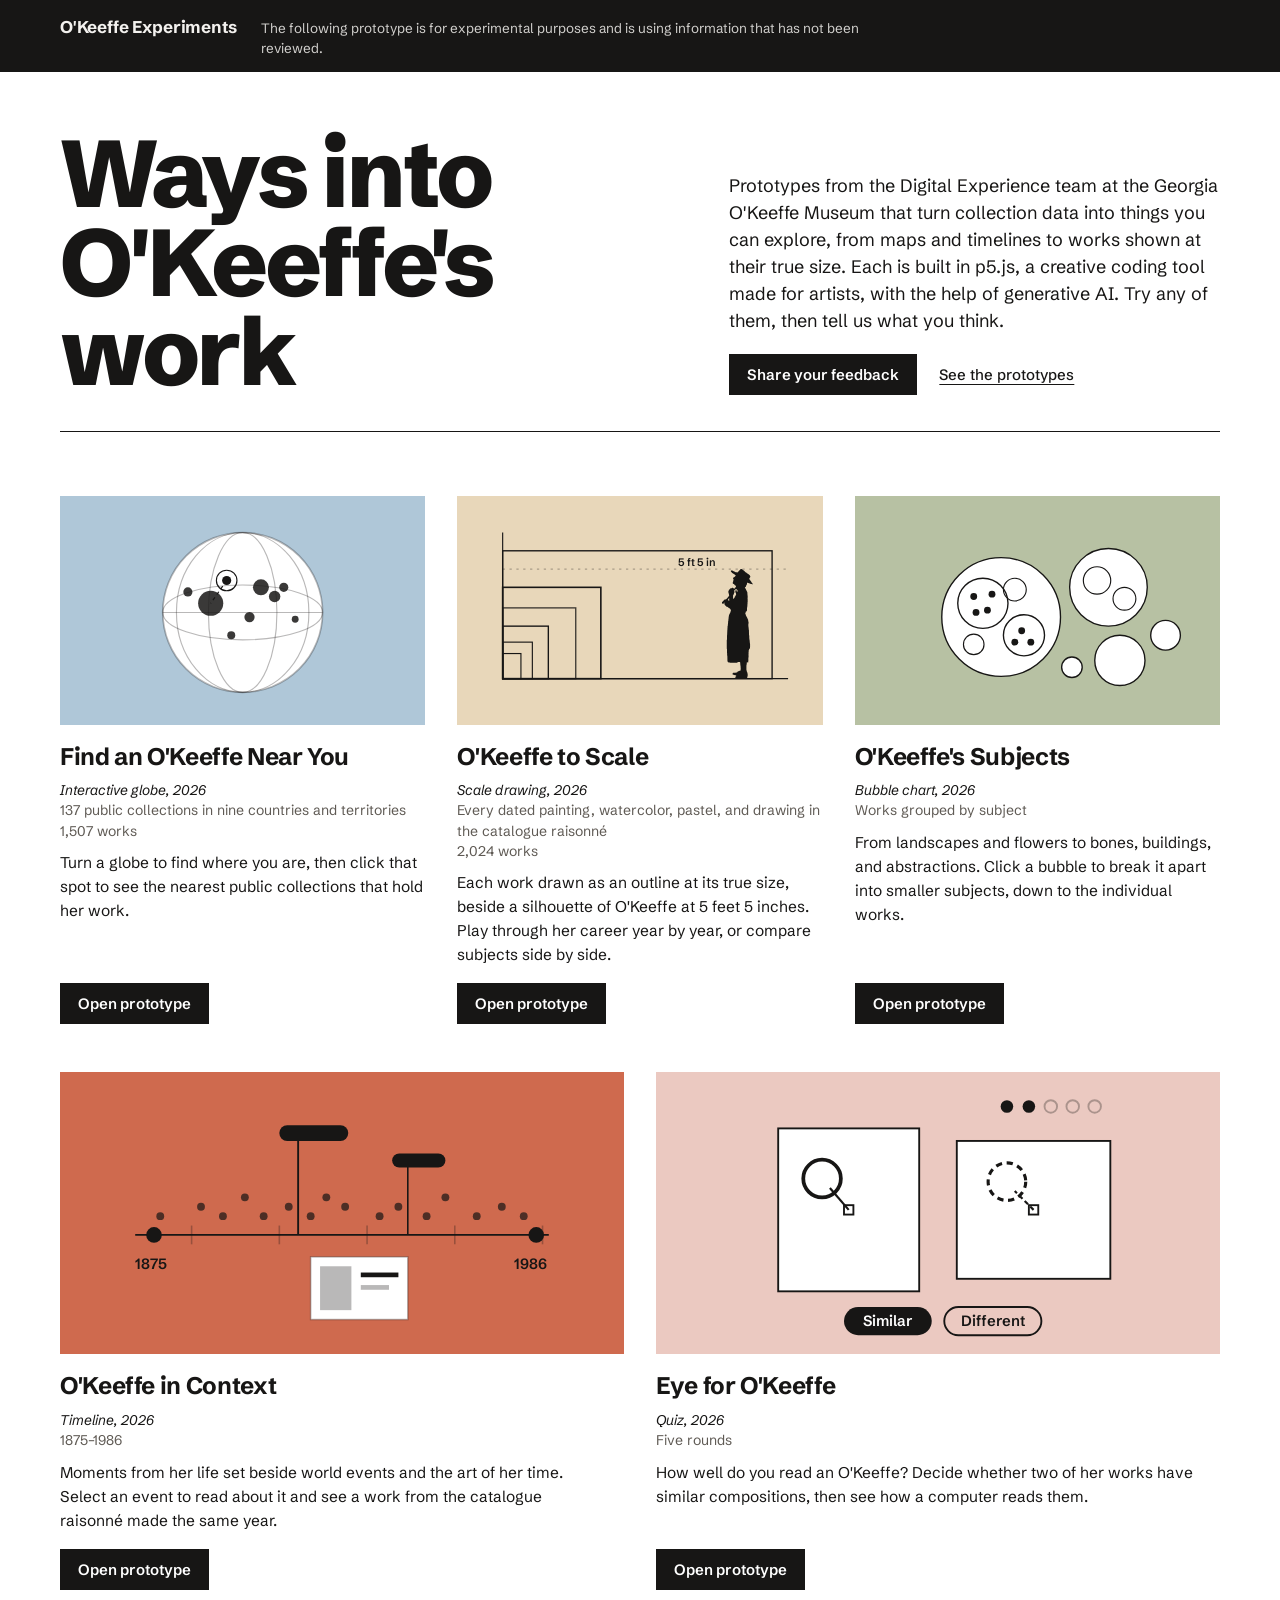
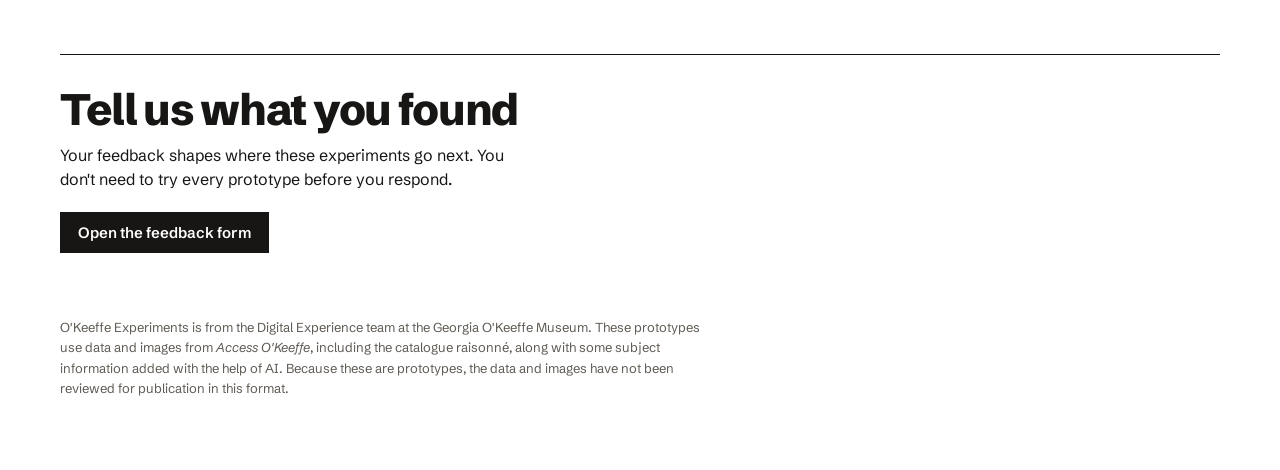
==== landing-page/index.html @ 49a3386d "Fixes bad banner head" ====
<!DOCTYPE html>
<html lang="en">
<head>
<meta charset="utf-8">
<meta name="viewport" content="width=device-width, initial-scale=1">
<title>O'Keeffe Experiments</title>
<link rel="stylesheet" href="https://fonts.googleapis.com/css2?family=Schibsted+Grotesk:ital,wght@0,400;0,500;0,600;0,700;0,800;1,400&display=swap">
<style>
/* Layout: a gallery wall. Each prototype hangs as a flat color field with a museum wall label beneath it (title, medium line, extent). Three across, then two. */
:root {
  --bg: #FFFFFF;
  --fg: #171615;
  --muted: #5F5A54;
  --line: #DEDAD4;
  --btn: #171615;
  --btn-fg: #FFFFFF;
  --band: #171615;
  --band-fg: #F3F1EE;
  /* color fields, from her palette */
  --sky: #AFC7D8;
  --bone: #E8D7BA;
  --sage: #B7C1A3;
  --hill: #CF6A4E;
  --petal: #EBC9C1;
  --sans: "Schibsted Grotesk", "Helvetica Neue", Helvetica, Arial, sans-serif;
}
@media (prefers-color-scheme: dark) {
  :root:not([data-theme="light"]) {
    --bg: #141312; --fg: #EFEDEA; --muted: #A9A39C; --line: #2F2C29;
    --btn: #EFEDEA; --btn-fg: #141312; --band: #0A0A09; --band-fg: #F3F1EE;
    --sky: #93AFC3; --bone: #D6C3A3; --sage: #9FAA8B; --hill: #C25E43; --petal: #D9B3AA;
    color-scheme: dark;
  }
}
:root[data-theme="dark"] {
  --bg: #141312; --fg: #EFEDEA; --muted: #A9A39C; --line: #2F2C29;
  --btn: #EFEDEA; --btn-fg: #141312; --band: #0A0A09; --band-fg: #F3F1EE;
  --sky: #93AFC3; --bone: #D6C3A3; --sage: #9FAA8B; --hill: #C25E43; --petal: #D9B3AA;
  color-scheme: dark;
}

* { box-sizing: border-box; }
body { background: var(--bg); color: var(--fg); font-family: var(--sans); font-size: 16px; line-height: 1.55; }
a { color: inherit; }
:focus-visible { outline: 2px solid var(--fg); outline-offset: 3px; }

/* Lab banner */
.lab { background: var(--band); color: var(--band-fg); }
.lab-in { max-width: 1200px; margin: 0 auto; padding-inline: 20px; padding-block: 14px; display: flex; flex-wrap: wrap; align-items: baseline; gap: 6px 24px; }
.lab-brand { font-weight: 700; font-size: 17px; letter-spacing: -.01em; white-space: nowrap; }
.lab-note { font-size: 13.5px; line-height: 1.45; opacity: .85; max-width: 80ch; }

.wrap { max-width: 1200px; margin: 0 auto; padding-inline: 20px; padding-block: 56px 72px; display: grid; gap: 64px; }

/* Opening */
.intro { display: grid; grid-template-columns: minmax(0, 1.25fr) minmax(0, 1fr); gap: 24px 56px; align-items: end; border-bottom: 1px solid var(--fg); padding-bottom: 36px; }
@media (max-width: 820px) { .intro { grid-template-columns: 1fr; } }
h1 { margin: 0; font-weight: 800; font-size: clamp(44px, 7.4vw, 96px); line-height: .94; letter-spacing: -.035em; text-wrap: balance; }
.lede { margin: 0; font-size: 18px; line-height: 1.5; color: var(--fg); max-width: 46ch; }
.lede + .acts { margin-top: 20px; }
.intro-side { display: grid; gap: 0; }

/* Buttons and links */
.acts { display: flex; flex-wrap: wrap; align-items: center; gap: 12px 22px; }
.btn { display: inline-block; background: var(--btn); color: var(--btn-fg); text-decoration: none; font-weight: 600; font-size: 15px; line-height: 1; padding: 13px 18px; }
.btn:hover { opacity: .85; }
.link { font-weight: 500; font-size: 15px; text-decoration: underline; text-underline-offset: 4px; text-decoration-thickness: 1px; }
.link:hover { text-decoration-thickness: 2px; }

/* The wall */
.wall { display: grid; grid-template-columns: repeat(6, minmax(0, 1fr)); gap: 48px 32px; }
.work { display: grid; grid-template-rows: auto 1fr; gap: 18px; min-width: 0; }
.work.wide { grid-column: span 2; }
.work.half { grid-column: span 3; }
@media (max-width: 980px) { .work.wide, .work.half { grid-column: span 3; } .work:last-child { grid-column: 1 / -1; } }
@media (max-width: 640px) { .wall { grid-template-columns: 1fr; gap: 44px; } .work.wide, .work.half, .work:last-child { grid-column: auto; } }

.field { display: block; aspect-ratio: 16 / 10; max-width: 100%; overflow: hidden;
  --rule: rgba(23, 22, 21, .3); --ink2: #171615; --ink3: #171615; --g: #171615; --paper: #FFFFFF; --g-ink: #FFFFFF; }
.work.half .field { aspect-ratio: 16 / 8; }
.field svg { display: block; width: 100%; height: 100%; }
.f-sky { background: var(--sky); } .f-bone { background: var(--bone); } .f-sage { background: var(--sage); }
.f-hill { background: var(--hill); } .f-petal { background: var(--petal); }

.label { display: grid; grid-template-rows: auto auto 1fr auto; gap: 10px; min-width: 0; }
.label .acts { align-self: end; }
.label h3 { margin: 0; font-weight: 700; font-size: 24px; line-height: 1.15; letter-spacing: -.015em; text-wrap: balance; }
.label h3 a { text-decoration: none; }
.label h3 a:hover { text-decoration: underline; text-underline-offset: 4px; text-decoration-thickness: 2px; }
.tomb { margin: 0; display: grid; font-size: 14px; line-height: 1.45; color: var(--muted); }
.tomb span:first-child { font-style: italic; color: var(--fg); }
.desc { margin: 0; font-size: 15.5px; max-width: 60ch; }
.label .acts { margin-top: 6px; }

/* Drawing classes used inside the color fields */
.s-rule{stroke:var(--rule)} .s-ink3{stroke:var(--ink3)} .s-ink2{stroke:var(--ink2)} .s-g{stroke:var(--g)}
.f-paper{fill:var(--paper)} .f-g{fill:var(--g)} .f-ink2{fill:var(--ink2)} .f-ink3{fill:var(--ink3)} .f-rule{fill:var(--rule)} .f-none{fill:none}
.t-mono{font-family:var(--sans);font-size:9.5px;font-weight:600;fill:var(--ink3)} .t-on{fill:var(--g-ink)}
@media (prefers-reduced-motion: no-preference) {
  .work .field svg .spin { transition: transform .9s ease; }
  .work:hover .field svg .spin { transform: translateX(-14px); }
}

/* Feedback */
.feedback { display: grid; grid-template-columns: minmax(0, 1.25fr) minmax(0, 1fr); gap: 24px 56px; border-top: 1px solid var(--fg); padding-top: 32px; }
@media (max-width: 820px) { .feedback { grid-template-columns: 1fr; } }
.feedback h2 { margin: 0 0 12px; font-weight: 800; font-size: clamp(30px, 4vw, 44px); line-height: 1; letter-spacing: -.03em; }
.feedback p { margin: 0 0 20px; max-width: 46ch; }
.asks { margin: 0; padding: 0; list-style: none; display: grid; border-top: 1px solid var(--line); }
.asks li { padding: 12px 0; border-bottom: 1px solid var(--line); }

.fine { margin: 0; font-size: 13px; color: var(--muted); max-width: 80ch; }
</style>
</head>
<body style="margin:0">


<div class="lab" role="note" aria-label="About these prototypes">
  <div class="lab-in">
    <div class="lab-brand">O'Keeffe Experiments</div>
    <div class="lab-note">The following prototype is for experimental purposes and is using information that has not been reviewed.</div>
  </div>
</div>

<main class="wrap">
  <section class="intro">
    <h1>Ways into O'Keeffe's work</h1>
    <div class="intro-side">
      <p class="lede">Prototypes from the Digital Experience team at the Georgia O'Keeffe Museum that turn collection data into things you can explore, from maps and timelines to works shown at their true size. Each is built in p5.js, a creative coding tool made for artists, with the help of generative AI. Try any of them, then tell us what you think.</p>
      <div class="acts">
        <a class="btn" href="https://docs.google.com/forms/d/e/1FAIpQLSdsjmbq0M56niYfdl4N5c52cS8dOA0HCDvSLCFJTwfPspdQbg/viewform?usp=publish-editor" target="_blank" rel="noopener">Share your feedback</a>
        <a class="link" href="#prototypes">See the prototypes</a>
      </div>
    </div>
  </section>

  <section class="wall" id="prototypes" aria-label="Prototypes">
    <article class="work wide">
      <a class="field f-sky" href="https://ok-near-me-prototype.netlify.app/" target="_blank" rel="noopener" tabindex="-1" aria-hidden="true">
        <svg viewBox="0 0 320 180" aria-hidden="true" focusable="false">
          <circle cx="160" cy="92" r="70" class="f-paper s-rule" stroke-width="1.5"/>
          <ellipse cx="160" cy="92" rx="30" ry="70" class="f-none s-rule"/>
          <ellipse cx="160" cy="92" rx="58" ry="70" class="f-none s-rule"/>
          <ellipse cx="160" cy="92" rx="70" ry="24" class="f-none s-rule"/>
          <line x1="90" y1="92" x2="230" y2="92" class="s-rule"/>
          <g class="spin">
            <circle cx="132" cy="84" r="11" class="f-g" opacity=".85"/>
            <circle cx="176" cy="70" r="7" class="f-g" opacity=".85"/>
            <circle cx="188" cy="78" r="5" class="f-g" opacity=".85"/>
            <circle cx="196" cy="70" r="4" class="f-g" opacity=".85"/>
            <circle cx="166" cy="96" r="4.5" class="f-g" opacity=".85"/>
            <circle cx="112" cy="74" r="4" class="f-g" opacity=".85"/>
            <circle cx="150" cy="112" r="3.5" class="f-g" opacity=".85"/>
            <circle cx="206" cy="98" r="3" class="f-g" opacity=".85"/>
          </g>
          <circle cx="146" cy="64" r="4" class="f-ink2"/>
          <circle cx="146" cy="64" r="9" class="f-none s-ink2" stroke-width="1"/>
          <line x1="146" y1="64" x2="132" y2="84" class="s-ink2" stroke-dasharray="3 3"/>
        </svg>
      </a>
      <div class="label">
        <h3><a href="https://ok-near-me-prototype.netlify.app/" target="_blank" rel="noopener">Find an O'Keeffe Near You</a></h3>
        <p class="tomb"><span>Interactive globe, 2026</span><span>137 public collections in nine countries and territories</span><span>1,507 works</span></p>
        <p class="desc">Turn a globe to find where you are, then click that spot to see the nearest public collections that hold her work.</p>
        <div class="acts">
          <a class="btn" href="https://ok-near-me-prototype.netlify.app/" target="_blank" rel="noopener">Open prototype</a>
        </div>
      </div>
    </article>
    <article class="work wide">
      <a class="field f-bone" href="https://ok-scale-prototype.netlify.app/" target="_blank" rel="noopener" tabindex="-1" aria-hidden="true">
        <svg viewBox="0 0 320 180" aria-hidden="true" focusable="false">
          <line x1="40" y1="150" x2="290" y2="150" class="s-ink3"/>
          <line x1="40" y1="22" x2="40" y2="150" class="s-ink3"/>
          <line x1="40" y1="54" x2="290" y2="54" class="s-rule" stroke-dasharray="2 4"/>
          <rect x="40" y="38" width="236" height="112" class="f-none s-ink3" stroke-width="1.2"/>
          <rect x="40" y="70" width="86" height="80" class="f-none s-g" stroke-width="1.4"/>
          <rect x="40" y="88" width="64" height="62" class="f-none s-g" stroke-width="1.2" opacity=".8"/>
          <rect x="40" y="104" width="40" height="46" class="f-none s-ink2" stroke-width="1.2"/>
          <rect x="40" y="118" width="26" height="32" class="f-none s-g" stroke-width="1"/>
          <rect x="40" y="128" width="16" height="22" class="f-none s-ink2" stroke-width="1"/>
          <path class="f-ink3" fill-rule="evenodd" d="M249.3 54.0 L250.3 54.6 L250.3 54.7 L251.1 55.3 L251.5 55.5 L252.7 56.7 L253.3 57.0 L254.0 57.7 L255.4 58.6 L256.6 59.7 L256.9 60.3 L256.9 61.0 L256.3 61.8 L256.0 62.3 L256.1 62.5 L256.0 62.6 L257.6 64.9 L258.5 66.5 L259.3 67.1 L259.0 67.4 L258.5 67.4 L257.9 67.1 L257.5 67.1 L257.0 66.8 L256.6 66.8 L256.1 66.5 L255.7 66.5 L254.6 65.9 L254.2 65.9 L254.0 66.1 L254.0 67.3 L253.3 68.3 L253.3 68.9 L253.0 69.5 L252.1 70.1 L252.7 71.0 L254.3 74.4 L254.5 77.1 L254.6 77.3 L254.6 79.2 L254.5 79.3 L254.5 79.8 L254.6 79.9 L254.6 82.8 L254.5 82.9 L254.5 84.4 L254.3 84.6 L254.3 85.0 L254.5 85.1 L254.5 85.6 L254.3 85.8 L254.3 87.0 L254.2 87.1 L254.2 87.7 L254.0 87.8 L254.0 89.9 L253.9 90.1 L254.0 90.7 L253.5 91.1 L253.3 91.0 L253.0 91.1 L253.0 92.0 L252.6 92.2 L252.4 92.5 L252.6 92.6 L252.6 93.4 L252.9 93.7 L253.1 94.7 L254.3 96.9 L254.5 97.5 L254.8 97.8 L254.8 98.3 L255.0 98.4 L255.1 99.5 L255.2 99.6 L255.2 100.4 L255.4 100.5 L255.4 101.7 L255.2 101.9 L255.2 104.4 L255.4 104.5 L255.4 105.7 L255.5 105.9 L255.5 106.9 L255.7 107.1 L255.8 112.0 L256.0 112.1 L256.0 114.7 L256.1 114.8 L256.1 115.7 L256.3 115.9 L256.3 116.8 L256.4 116.9 L256.4 118.4 L256.6 118.5 L256.6 119.6 L256.7 119.7 L256.7 122.7 L256.6 122.9 L256.6 123.5 L256.1 123.9 L255.5 125.4 L255.5 126.4 L255.4 126.6 L255.4 129.0 L255.2 129.1 L255.4 129.4 L255.4 131.4 L255.2 131.5 L255.2 134.6 L255.1 134.8 L255.1 135.7 L255.0 135.8 L254.0 135.7 L253.8 136.0 L253.8 137.5 L253.6 137.6 L253.6 138.2 L253.5 138.4 L253.5 142.2 L253.6 142.4 L253.8 143.4 L254.3 144.5 L254.5 145.7 L254.6 145.8 L254.6 147.6 L254.2 148.7 L254.2 150.0 L244.2 150.0 L243.8 149.6 L243.8 148.8 L243.9 148.7 L243.9 148.4 L244.7 147.6 L244.4 147.3 L243.8 147.0 L243.5 147.0 L243.0 146.7 L241.4 146.4 L241.4 145.5 L241.5 145.2 L242.0 144.9 L243.3 144.9 L243.5 144.8 L244.1 144.8 L244.2 144.6 L245.3 144.5 L245.7 143.9 L246.3 143.6 L246.7 143.6 L247.5 143.1 L248.1 143.1 L248.4 142.7 L248.4 142.0 L248.5 141.8 L248.5 140.5 L248.4 140.3 L248.4 138.7 L248.2 138.5 L248.2 137.5 L248.1 137.3 L248.1 136.0 L247.8 135.5 L246.0 135.5 L245.4 136.0 L244.5 136.0 L244.4 136.1 L239.3 136.1 L238.9 135.8 L238.0 135.8 L237.2 135.5 L237.0 134.8 L236.9 134.6 L236.8 129.9 L236.6 129.7 L236.6 127.3 L236.5 127.2 L236.5 124.1 L236.3 123.9 L236.3 116.0 L236.5 115.9 L236.5 112.1 L236.6 112.0 L236.8 107.1 L236.9 106.9 L236.9 105.3 L237.0 105.1 L237.0 103.9 L237.2 103.8 L237.2 102.6 L237.4 102.4 L237.4 100.8 L237.5 100.7 L237.5 99.5 L237.7 99.3 L237.7 98.1 L237.8 98.0 L238.0 95.7 L238.1 95.6 L238.1 95.0 L238.2 94.9 L238.4 94.0 L239.6 91.6 L239.7 90.7 L239.9 90.5 L239.9 89.9 L239.7 89.8 L239.7 89.5 L239.0 88.6 L237.8 87.8 L237.4 87.4 L236.6 87.1 L236.2 87.1 L235.4 86.3 L235.3 86.3 L234.8 85.5 L234.5 85.1 L234.2 85.1 L234.2 84.9 L234.1 84.7 L234.1 84.3 L234.4 83.8 L234.4 83.5 L234.2 83.4 L233.9 83.4 L233.8 83.5 L233.3 84.6 L232.6 84.6 L232.6 84.1 L232.1 83.8 L232.1 83.1 L234.4 80.7 L235.3 80.7 L235.4 80.5 L235.7 80.5 L236.6 79.6 L236.6 79.5 L238.4 77.4 L238.2 76.1 L237.7 74.4 L237.7 73.5 L238.0 72.8 L238.2 72.6 L238.4 72.2 L239.4 71.1 L239.4 71.0 L239.9 70.7 L240.6 70.7 L241.1 70.4 L241.7 70.4 L242.4 71.0 L243.2 71.1 L243.6 70.7 L243.6 70.4 L243.9 70.1 L244.4 69.2 L244.4 68.9 L243.8 68.5 L243.6 68.2 L243.0 67.9 L243.2 67.7 L242.4 67.0 L242.1 67.0 L241.5 66.5 L241.5 65.8 L241.8 65.3 L241.8 64.7 L242.0 64.6 L242.1 63.4 L242.3 63.2 L242.3 63.0 L242.0 62.6 L241.7 61.9 L242.3 61.3 L243.3 60.7 L243.9 60.1 L244.1 59.5 L243.5 58.9 L241.1 57.4 L239.9 56.2 L239.9 55.5 L240.0 55.3 L240.8 55.2 L240.9 55.3 L241.7 55.5 L242.6 56.1 L242.9 56.1 L244.1 56.7 L244.7 56.7 L244.8 56.8 L245.6 57.0 L246.1 56.5 L248.5 54.0 Z M238.4 79.5 L238.2 79.5 L238.0 79.8 L238.0 79.9 L237.2 81.0 L237.7 81.4 L237.8 81.4 L238.2 82.0 L238.4 81.9 L238.4 79.9 L238.5 79.8 Z M244.8 71.4 L244.4 71.4 L244.1 71.6 L242.9 72.6 L242.9 73.7 L243.0 73.8 L243.0 74.6 L242.6 75.3 L242.4 76.1 L241.8 77.1 L241.8 79.8 L242.0 79.9 L242.3 79.9 L243.2 79.0 L243.2 78.6 L243.3 78.3 L243.6 78.1 L244.5 76.2 L244.4 75.3 L243.8 74.1 L243.8 73.1 L244.2 72.6 L244.8 72.6 L245.0 72.9 L245.0 73.5 L245.3 74.0 L245.6 73.8 L245.6 73.5 L245.9 73.2 L245.7 72.9 L245.7 72.5 L245.4 72.2 L245.3 72.3 L245.0 72.3 L245.0 71.6 Z"/>
          <text x="227" y="51" class="t-mono" text-anchor="end">5 ft 5 in</text>
        </svg>
      </a>
      <div class="label">
        <h3><a href="https://ok-scale-prototype.netlify.app/" target="_blank" rel="noopener">O'Keeffe to Scale</a></h3>
        <p class="tomb"><span>Scale drawing, 2026</span><span>Every dated painting, watercolor, pastel, and drawing in the catalogue raisonné</span><span>2,024 works</span></p>
        <p class="desc">Each work drawn as an outline at its true size, beside a silhouette of O'Keeffe at 5 feet 5 inches. Play through her career year by year, or compare subjects side by side.</p>
        <div class="acts">
          <a class="btn" href="https://ok-scale-prototype.netlify.app/" target="_blank" rel="noopener">Open prototype</a>
        </div>
      </div>
    </article>
    <article class="work wide">
      <a class="field f-sage" href="https://ok-subjects-prototype.netlify.app/" target="_blank" rel="noopener" tabindex="-1" aria-hidden="true">
        <svg viewBox="0 0 320 180" aria-hidden="true" focusable="false">
          <circle cx="128" cy="96" r="52" class="f-paper s-ink3" stroke-width="1.2"/>
          <circle cx="112" cy="84" r="22" class="f-none s-g" stroke-width="1.2"/>
          <circle cx="148" cy="112" r="18" class="f-none s-g" stroke-width="1.2"/>
          <circle cx="140" cy="72" r="10" class="f-none s-g"/>
          <circle cx="104" cy="120" r="9" class="f-none s-g"/>
          <g class="f-g">
            <circle cx="104" cy="78" r="3"/><circle cx="116" cy="90" r="3"/><circle cx="120" cy="76" r="3"/><circle cx="106" cy="92" r="3"/>
            <circle cx="146" cy="108" r="3"/><circle cx="154" cy="118" r="3"/><circle cx="140" cy="118" r="3"/>
          </g>
          <circle cx="222" cy="70" r="34" class="f-paper s-ink3" stroke-width="1.2"/>
          <circle cx="212" cy="64" r="12" class="f-none s-ink2"/>
          <circle cx="236" cy="80" r="10" class="f-none s-ink2"/>
          <circle cx="232" cy="134" r="22" class="f-paper s-ink3" stroke-width="1.2"/>
          <circle cx="272" cy="112" r="13" class="f-paper s-ink3" stroke-width="1.2"/>
          <circle cx="190" cy="140" r="9" class="f-paper s-ink3" stroke-width="1.2"/>
        </svg>
      </a>
      <div class="label">
        <h3><a href="https://ok-subjects-prototype.netlify.app/" target="_blank" rel="noopener">O'Keeffe's Subjects</a></h3>
        <p class="tomb"><span>Bubble chart, 2026</span><span>Works grouped by subject</span></p>
        <p class="desc">From landscapes and flowers to bones, buildings, and abstractions. Click a bubble to break it apart into smaller subjects, down to the individual works.</p>
        <div class="acts">
          <a class="btn" href="https://ok-subjects-prototype.netlify.app/" target="_blank" rel="noopener">Open prototype</a>
        </div>
      </div>
    </article>
    <article class="work half">
      <a class="field f-hill" href="https://gok-in-context-prototype.netlify.app/" target="_blank" rel="noopener" tabindex="-1" aria-hidden="true">
        <svg viewBox="0 0 320 180" aria-hidden="true" focusable="false">
          <line x1="28" y1="104" x2="292" y2="104" class="s-ink3" stroke-width="1.2"/>
          <g class="s-rule"><line x1="64" y1="98" x2="64" y2="110"/><line x1="120" y1="98" x2="120" y2="110"/><line x1="176" y1="98" x2="176" y2="110"/><line x1="232" y1="98" x2="232" y2="110"/><line x1="288" y1="98" x2="288" y2="110"/></g>
          <g class="f-ink3" opacity=".7">
            <circle cx="44" cy="92" r="2.5"/><circle cx="70" cy="86" r="2.5"/><circle cx="84" cy="92" r="2.5"/><circle cx="98" cy="80" r="2.5"/><circle cx="110" cy="92" r="2.5"/>
            <circle cx="126" cy="86" r="2.5"/><circle cx="140" cy="92" r="2.5"/><circle cx="150" cy="80" r="2.5"/><circle cx="162" cy="86" r="2.5"/><circle cx="184" cy="92" r="2.5"/>
            <circle cx="196" cy="86" r="2.5"/><circle cx="214" cy="92" r="2.5"/><circle cx="226" cy="80" r="2.5"/><circle cx="246" cy="92" r="2.5"/><circle cx="262" cy="86" r="2.5"/><circle cx="276" cy="92" r="2.5"/>
          </g>
          <g class="f-g"><circle cx="40" cy="104" r="5"/><circle cx="284" cy="104" r="5"/></g>
          <line x1="132" y1="104" x2="132" y2="44" class="s-g" stroke-width="1.2"/>
          <rect x="120" y="34" width="44" height="10" rx="5" class="f-g"/>
          <line x1="202" y1="104" x2="202" y2="60" class="s-ink2"/>
          <rect x="192" y="52" width="34" height="9" rx="4.5" class="f-ink2"/>
          <rect x="140" y="118" width="62" height="40" class="f-paper s-rule"/>
          <rect x="146" y="124" width="20" height="28" class="f-rule"/>
          <rect x="172" y="128" width="24" height="3" class="f-ink3"/>
          <rect x="172" y="136" width="18" height="3" class="f-rule"/>
          <text x="28" y="126" class="t-mono">1875</text>
          <text x="270" y="126" class="t-mono">1986</text>
        </svg>
      </a>
      <div class="label">
        <h3><a href="https://gok-in-context-prototype.netlify.app/" target="_blank" rel="noopener">O'Keeffe in Context</a></h3>
        <p class="tomb"><span>Timeline, 2026</span><span>1875–1986</span></p>
        <p class="desc">Moments from her life set beside world events and the art of her time. Select an event to read about it and see a work from the catalogue raisonné made the same year.</p>
        <div class="acts">
          <a class="btn" href="https://gok-in-context-prototype.netlify.app/" target="_blank" rel="noopener">Open prototype</a>
        </div>
      </div>
    </article>
    <article class="work half">
      <a class="field f-petal" href="https://eye-for-okeeffe-prototype.netlify.app/" target="_blank" rel="noopener" tabindex="-1" aria-hidden="true">
        <svg viewBox="0 0 320 180" aria-hidden="true" focusable="false">
          <g class="f-none s-rule" stroke-width="1.2"><circle cx="232" cy="22" r="4"/><circle cx="246" cy="22" r="4"/><circle cx="260" cy="22" r="4"/></g>
          <circle cx="204" cy="22" r="4" class="f-g"/><circle cx="218" cy="22" r="4" class="f-g"/>
          <rect x="58" y="36" width="90" height="104" class="f-paper s-ink3" stroke-width="1.2"/>
          <rect x="172" y="44" width="98" height="88" class="f-paper s-ink3" stroke-width="1.2"/>
          <line x1="103" y1="88" x2="91" y2="74" class="s-ink2" stroke-width="1.4"/>
          <rect x="100" y="85" width="6" height="6" class="f-none s-ink2" stroke-width="1.2"/>
          <circle cx="86" cy="68" r="12" class="f-none s-g" stroke-width="2.4"/>
          <line x1="221" y1="88" x2="209" y2="76" class="s-ink2" stroke-width="1.4" stroke-dasharray="3 2"/>
          <rect x="218" y="85" width="6" height="6" class="f-none s-ink2" stroke-width="1.2"/>
          <circle cx="204" cy="70" r="12" class="f-none s-ink2" stroke-width="2" stroke-dasharray="4 3"/>
          <rect x="100" y="150" width="56" height="18" rx="9" class="f-g"/>
          <text x="128" y="162" class="t-mono t-on" text-anchor="middle">Similar</text>
          <rect x="164" y="150" width="62" height="18" rx="9" class="f-none s-ink3" stroke-width="1.2"/>
          <text x="195" y="162" class="t-mono" text-anchor="middle">Different</text>
        </svg>
      </a>
      <div class="label">
        <h3><a href="https://eye-for-okeeffe-prototype.netlify.app/" target="_blank" rel="noopener">Eye for O'Keeffe</a></h3>
        <p class="tomb"><span>Quiz, 2026</span><span>Five rounds</span></p>
        <p class="desc">How well do you read an O'Keeffe? Decide whether two of her works have similar compositions, then see how a computer reads them.</p>
        <div class="acts">
          <a class="btn" href="https://eye-for-okeeffe-prototype.netlify.app/" target="_blank" rel="noopener">Open prototype</a>
        </div>
      </div>
    </article>
  </section>

  <section class="feedback" aria-labelledby="fb-h">
    <div>
      <h2 id="fb-h">Tell us what you found</h2>
      <p>Your feedback shapes where these experiments go next. You don't need to try every prototype before you respond.</p>
      <a class="btn" href="https://docs.google.com/forms/d/e/1FAIpQLSdsjmbq0M56niYfdl4N5c52cS8dOA0HCDvSLCFJTwfPspdQbg/viewform?usp=publish-editor" target="_blank" rel="noopener">Open the feedback form</a>
    </div>
  </section>

  <p class="fine">O'Keeffe Experiments is from the Digital Experience team at the Georgia O'Keeffe Museum. These prototypes use data and images from <em>Access O'Keeffe</em>, including the catalogue raisonné, along with some subject information added with the help of AI. Because these are prototypes, the data and images have not been reviewed for publication in this format.</p>
</main>

</body>
</html>
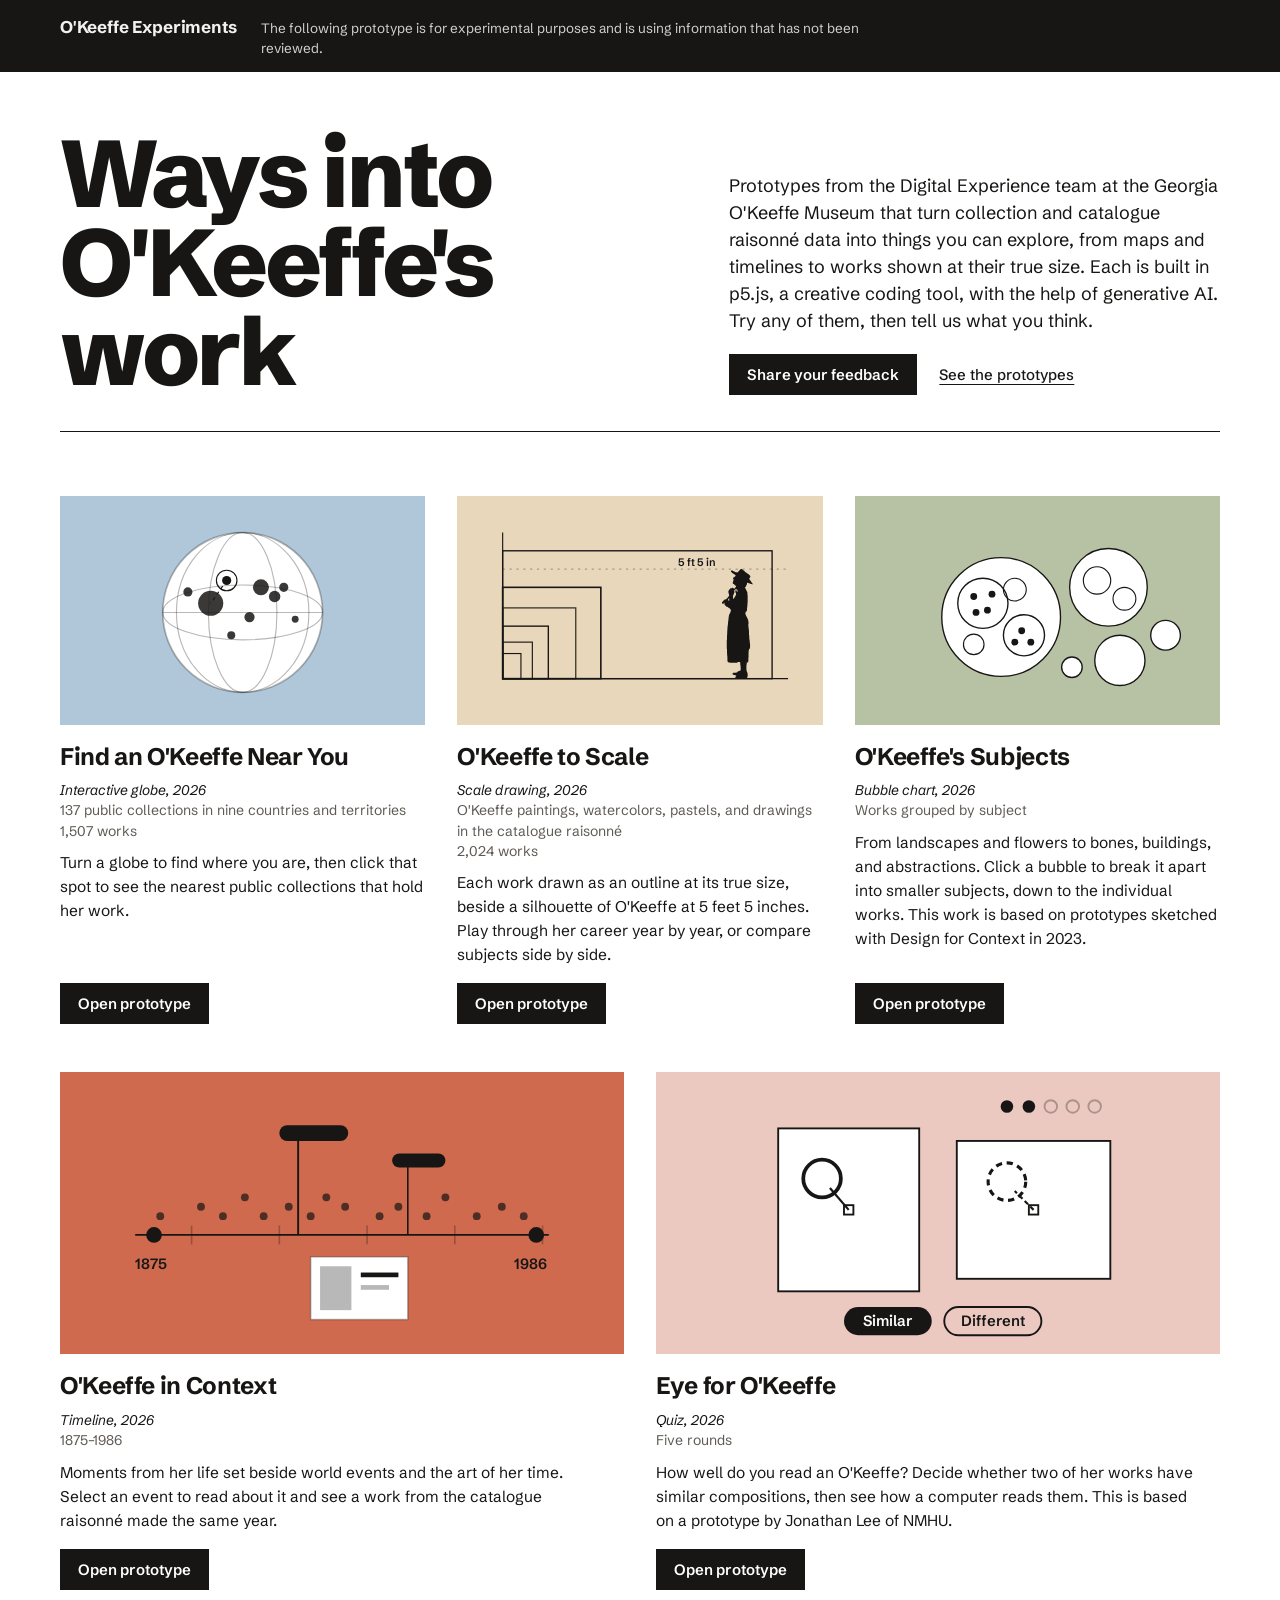
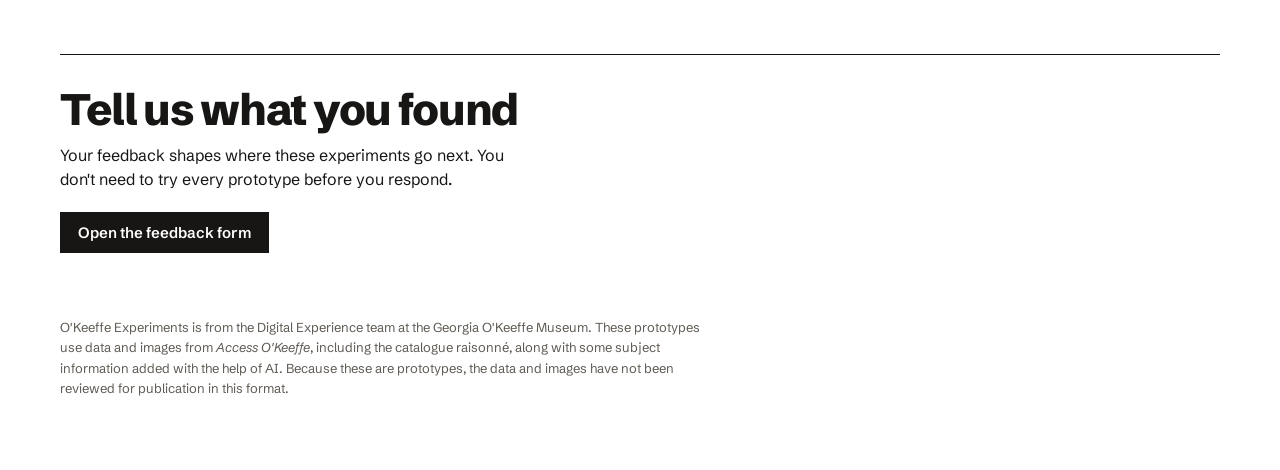
==== commit 3076df60: "Updates attributions" ====
--- a/landing-page/index.html
+++ b/landing-page/index.html
@@ -126,7 +126,7 @@
   <section class="intro">
     <h1>Ways into O'Keeffe's work</h1>
     <div class="intro-side">
-      <p class="lede">Prototypes from the Digital Experience team at the Georgia O'Keeffe Museum that turn collection data into things you can explore, from maps and timelines to works shown at their true size. Each is built in p5.js, a creative coding tool made for artists, with the help of generative AI. Try any of them, then tell us what you think.</p>
+      <p class="lede">Prototypes from the Digital Experience team at the Georgia O'Keeffe Museum that turn collection and catalogue raisonné data into things you can explore, from maps and timelines to works shown at their true size. Each is built in p5.js, a creative coding tool, with the help of generative AI. Try any of them, then tell us what you think.</p>
       <div class="acts">
         <a class="btn" href="https://docs.google.com/forms/d/e/1FAIpQLSdsjmbq0M56niYfdl4N5c52cS8dOA0HCDvSLCFJTwfPspdQbg/viewform?usp=publish-editor" target="_blank" rel="noopener">Share your feedback</a>
         <a class="link" href="#prototypes">See the prototypes</a>
@@ -185,7 +185,7 @@
       </a>
       <div class="label">
         <h3><a href="https://ok-scale-prototype.netlify.app/" target="_blank" rel="noopener">O'Keeffe to Scale</a></h3>
-        <p class="tomb"><span>Scale drawing, 2026</span><span>Every dated painting, watercolor, pastel, and drawing in the catalogue raisonné</span><span>2,024 works</span></p>
+        <p class="tomb"><span>Scale drawing, 2026</span><span>O'Keeffe paintings, watercolors, pastels, and drawings in the catalogue raisonné</span><span>2,024 works</span></p>
         <p class="desc">Each work drawn as an outline at its true size, beside a silhouette of O'Keeffe at 5 feet 5 inches. Play through her career year by year, or compare subjects side by side.</p>
         <div class="acts">
           <a class="btn" href="https://ok-scale-prototype.netlify.app/" target="_blank" rel="noopener">Open prototype</a>
@@ -215,7 +215,7 @@
       <div class="label">
         <h3><a href="https://ok-subjects-prototype.netlify.app/" target="_blank" rel="noopener">O'Keeffe's Subjects</a></h3>
         <p class="tomb"><span>Bubble chart, 2026</span><span>Works grouped by subject</span></p>
-        <p class="desc">From landscapes and flowers to bones, buildings, and abstractions. Click a bubble to break it apart into smaller subjects, down to the individual works.</p>
+        <p class="desc">From landscapes and flowers to bones, buildings, and abstractions. Click a bubble to break it apart into smaller subjects, down to the individual works. This work is based on prototypes sketched with Design for Context in 2023.</p>
         <div class="acts">
           <a class="btn" href="https://ok-subjects-prototype.netlify.app/" target="_blank" rel="noopener">Open prototype</a>
         </div>
@@ -275,7 +275,7 @@
       <div class="label">
         <h3><a href="https://eye-for-okeeffe-prototype.netlify.app/" target="_blank" rel="noopener">Eye for O'Keeffe</a></h3>
         <p class="tomb"><span>Quiz, 2026</span><span>Five rounds</span></p>
-        <p class="desc">How well do you read an O'Keeffe? Decide whether two of her works have similar compositions, then see how a computer reads them.</p>
+        <p class="desc">How well do you read an O'Keeffe? Decide whether two of her works have similar compositions, then see how a computer reads them. This is based on a prototype by Jonathan Lee of NMHU.</p>
         <div class="acts">
           <a class="btn" href="https://eye-for-okeeffe-prototype.netlify.app/" target="_blank" rel="noopener">Open prototype</a>
         </div>
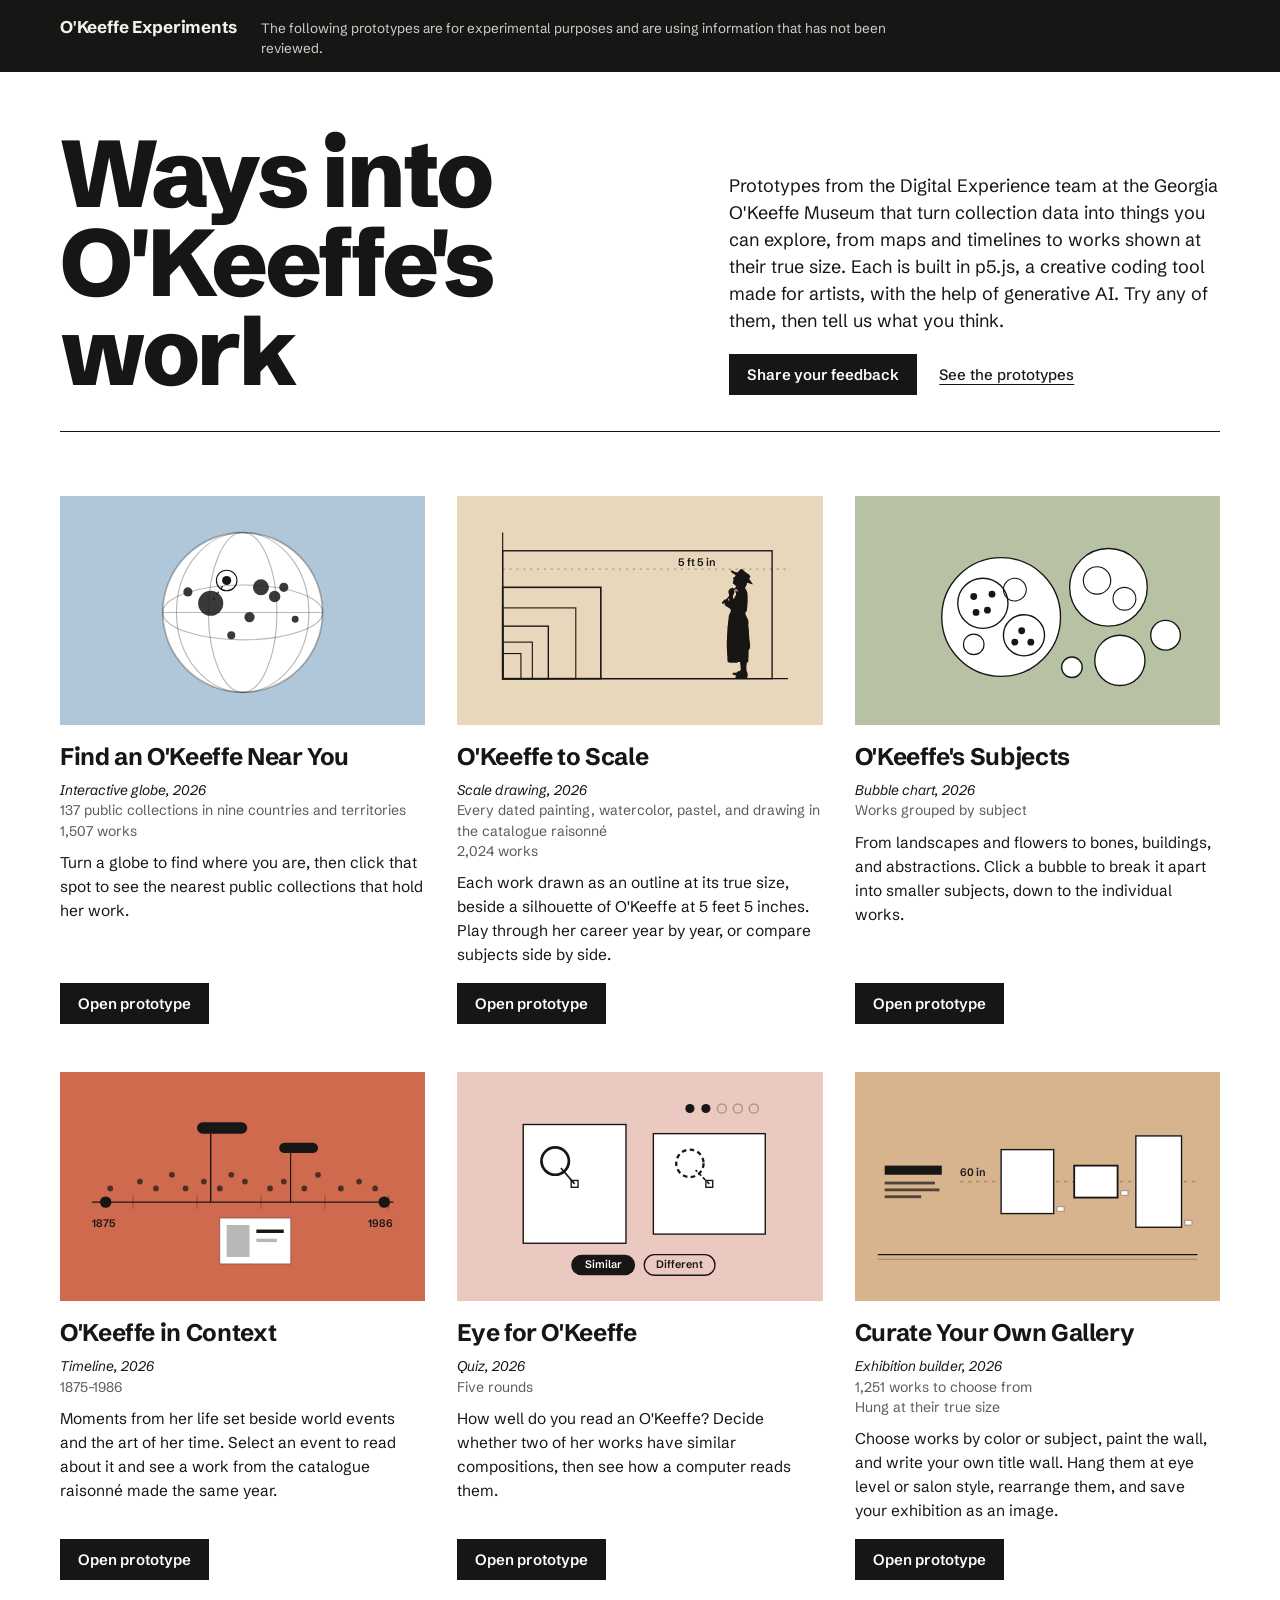
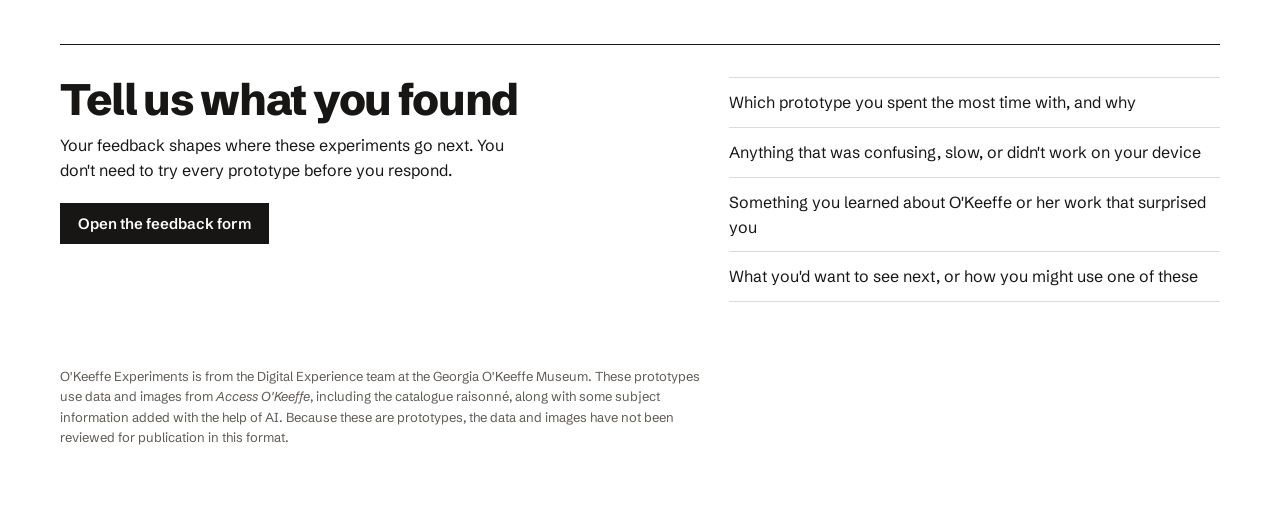
==== commit 103f2cab: "Adds Exhibition builder to website" ====
--- a/landing-page/index.html
+++ b/landing-page/index.html
@@ -1,8 +1,9 @@
-<!DOCTYPE html>
+<!doctype html>
 <html lang="en">
 <head>
 <meta charset="utf-8">
-<meta name="viewport" content="width=device-width, initial-scale=1">
+<meta name="viewport" content="width=device-width,initial-scale=1,viewport-fit=cover">
+<style>html,body{margin:0;padding:0}</style>
 <title>O'Keeffe Experiments</title>
 <link rel="stylesheet" href="https://fonts.googleapis.com/css2?family=Schibsted+Grotesk:ital,wght@0,400;0,500;0,600;0,700;0,800;1,400&display=swap">
 <style>
@@ -22,20 +23,21 @@
   --sage: #B7C1A3;
   --hill: #CF6A4E;
   --petal: #EBC9C1;
+  --adobe: #D8B48E;
   --sans: "Schibsted Grotesk", "Helvetica Neue", Helvetica, Arial, sans-serif;
 }
 @media (prefers-color-scheme: dark) {
   :root:not([data-theme="light"]) {
     --bg: #141312; --fg: #EFEDEA; --muted: #A9A39C; --line: #2F2C29;
     --btn: #EFEDEA; --btn-fg: #141312; --band: #0A0A09; --band-fg: #F3F1EE;
-    --sky: #93AFC3; --bone: #D6C3A3; --sage: #9FAA8B; --hill: #C25E43; --petal: #D9B3AA;
+    --sky: #93AFC3; --bone: #D6C3A3; --sage: #9FAA8B; --hill: #C25E43; --petal: #D9B3AA; --adobe: #C49E78;
     color-scheme: dark;
   }
 }
 :root[data-theme="dark"] {
   --bg: #141312; --fg: #EFEDEA; --muted: #A9A39C; --line: #2F2C29;
   --btn: #EFEDEA; --btn-fg: #141312; --band: #0A0A09; --band-fg: #F3F1EE;
-  --sky: #93AFC3; --bone: #D6C3A3; --sage: #9FAA8B; --hill: #C25E43; --petal: #D9B3AA;
+  --sky: #93AFC3; --bone: #D6C3A3; --sage: #9FAA8B; --hill: #C25E43; --petal: #D9B3AA; --adobe: #C49E78;
   color-scheme: dark;
 }
 
@@ -67,20 +69,20 @@
 .link { font-weight: 500; font-size: 15px; text-decoration: underline; text-underline-offset: 4px; text-decoration-thickness: 1px; }
 .link:hover { text-decoration-thickness: 2px; }
 
-/* The wall */
+/* The wall: rows of three (two below 980 px, one below 640 px) */
 .wall { display: grid; grid-template-columns: repeat(6, minmax(0, 1fr)); gap: 48px 32px; }
 .work { display: grid; grid-template-rows: auto 1fr; gap: 18px; min-width: 0; }
 .work.wide { grid-column: span 2; }
 .work.half { grid-column: span 3; }
-@media (max-width: 980px) { .work.wide, .work.half { grid-column: span 3; } .work:last-child { grid-column: 1 / -1; } }
-@media (max-width: 640px) { .wall { grid-template-columns: 1fr; gap: 44px; } .work.wide, .work.half, .work:last-child { grid-column: auto; } }
+@media (max-width: 980px) { .work.wide, .work.half { grid-column: span 3; } .work:last-child:nth-child(odd) { grid-column: 1 / -1; } }
+@media (max-width: 640px) { .wall { grid-template-columns: 1fr; gap: 44px; } .work.wide, .work.half, .work:last-child:nth-child(odd) { grid-column: auto; } }
 
 .field { display: block; aspect-ratio: 16 / 10; max-width: 100%; overflow: hidden;
   --rule: rgba(23, 22, 21, .3); --ink2: #171615; --ink3: #171615; --g: #171615; --paper: #FFFFFF; --g-ink: #FFFFFF; }
 .work.half .field { aspect-ratio: 16 / 8; }
 .field svg { display: block; width: 100%; height: 100%; }
 .f-sky { background: var(--sky); } .f-bone { background: var(--bone); } .f-sage { background: var(--sage); }
-.f-hill { background: var(--hill); } .f-petal { background: var(--petal); }
+.f-hill { background: var(--hill); } .f-petal { background: var(--petal); } .f-adobe { background: var(--adobe); }
 
 .label { display: grid; grid-template-rows: auto auto 1fr auto; gap: 10px; min-width: 0; }
 .label .acts { align-self: end; }
@@ -111,14 +113,13 @@
 
 .fine { margin: 0; font-size: 13px; color: var(--muted); max-width: 80ch; }
 </style>
+
 </head>
-<body style="margin:0">
-
-
+<body>
 <div class="lab" role="note" aria-label="About these prototypes">
   <div class="lab-in">
     <div class="lab-brand">O'Keeffe Experiments</div>
-    <div class="lab-note">The following prototype is for experimental purposes and is using information that has not been reviewed.</div>
+    <div class="lab-note">The following prototypes are for experimental purposes and are using information that has not been reviewed.</div>
   </div>
 </div>
 
@@ -126,7 +127,7 @@
   <section class="intro">
     <h1>Ways into O'Keeffe's work</h1>
     <div class="intro-side">
-      <p class="lede">Prototypes from the Digital Experience team at the Georgia O'Keeffe Museum that turn collection and catalogue raisonné data into things you can explore, from maps and timelines to works shown at their true size. Each is built in p5.js, a creative coding tool, with the help of generative AI. Try any of them, then tell us what you think.</p>
+      <p class="lede">Prototypes from the Digital Experience team at the Georgia O'Keeffe Museum that turn collection data into things you can explore, from maps and timelines to works shown at their true size. Each is built in p5.js, a creative coding tool made for artists, with the help of generative AI. Try any of them, then tell us what you think.</p>
       <div class="acts">
         <a class="btn" href="https://docs.google.com/forms/d/e/1FAIpQLSdsjmbq0M56niYfdl4N5c52cS8dOA0HCDvSLCFJTwfPspdQbg/viewform?usp=publish-editor" target="_blank" rel="noopener">Share your feedback</a>
         <a class="link" href="#prototypes">See the prototypes</a>
@@ -185,7 +186,7 @@
       </a>
       <div class="label">
         <h3><a href="https://ok-scale-prototype.netlify.app/" target="_blank" rel="noopener">O'Keeffe to Scale</a></h3>
-        <p class="tomb"><span>Scale drawing, 2026</span><span>O'Keeffe paintings, watercolors, pastels, and drawings in the catalogue raisonné</span><span>2,024 works</span></p>
+        <p class="tomb"><span>Scale drawing, 2026</span><span>Every dated painting, watercolor, pastel, and drawing in the catalogue raisonné</span><span>2,024 works</span></p>
         <p class="desc">Each work drawn as an outline at its true size, beside a silhouette of O'Keeffe at 5 feet 5 inches. Play through her career year by year, or compare subjects side by side.</p>
         <div class="acts">
           <a class="btn" href="https://ok-scale-prototype.netlify.app/" target="_blank" rel="noopener">Open prototype</a>
@@ -215,13 +216,13 @@
       <div class="label">
         <h3><a href="https://ok-subjects-prototype.netlify.app/" target="_blank" rel="noopener">O'Keeffe's Subjects</a></h3>
         <p class="tomb"><span>Bubble chart, 2026</span><span>Works grouped by subject</span></p>
-        <p class="desc">From landscapes and flowers to bones, buildings, and abstractions. Click a bubble to break it apart into smaller subjects, down to the individual works. This work is based on prototypes sketched with Design for Context in 2023.</p>
+        <p class="desc">From landscapes and flowers to bones, buildings, and abstractions. Click a bubble to break it apart into smaller subjects, down to the individual works.</p>
         <div class="acts">
           <a class="btn" href="https://ok-subjects-prototype.netlify.app/" target="_blank" rel="noopener">Open prototype</a>
         </div>
       </div>
     </article>
-    <article class="work half">
+    <article class="work wide">
       <a class="field f-hill" href="https://gok-in-context-prototype.netlify.app/" target="_blank" rel="noopener" tabindex="-1" aria-hidden="true">
         <svg viewBox="0 0 320 180" aria-hidden="true" focusable="false">
           <line x1="28" y1="104" x2="292" y2="104" class="s-ink3" stroke-width="1.2"/>
@@ -253,7 +254,7 @@
         </div>
       </div>
     </article>
-    <article class="work half">
+    <article class="work wide">
       <a class="field f-petal" href="https://eye-for-okeeffe-prototype.netlify.app/" target="_blank" rel="noopener" tabindex="-1" aria-hidden="true">
         <svg viewBox="0 0 320 180" aria-hidden="true" focusable="false">
           <g class="f-none s-rule" stroke-width="1.2"><circle cx="232" cy="22" r="4"/><circle cx="246" cy="22" r="4"/><circle cx="260" cy="22" r="4"/></g>
@@ -275,9 +276,39 @@
       <div class="label">
         <h3><a href="https://eye-for-okeeffe-prototype.netlify.app/" target="_blank" rel="noopener">Eye for O'Keeffe</a></h3>
         <p class="tomb"><span>Quiz, 2026</span><span>Five rounds</span></p>
-        <p class="desc">How well do you read an O'Keeffe? Decide whether two of her works have similar compositions, then see how a computer reads them. This is based on a prototype by Jonathan Lee of NMHU.</p>
+        <p class="desc">How well do you read an O'Keeffe? Decide whether two of her works have similar compositions, then see how a computer reads them.</p>
         <div class="acts">
           <a class="btn" href="https://eye-for-okeeffe-prototype.netlify.app/" target="_blank" rel="noopener">Open prototype</a>
+        </div>
+      </div>
+    </article>
+    <article class="work wide">
+      <a class="field f-adobe" href="https://ok-curate-prototype.netlify.app/" target="_blank" rel="noopener" tabindex="-1" aria-hidden="true">
+        <svg viewBox="0 0 320 180" aria-hidden="true" focusable="false">
+          <line x1="20" y1="150" x2="300" y2="150" class="s-ink3" stroke-width="1.2"/>
+          <line x1="20" y1="154" x2="300" y2="154" class="s-rule"/>
+          <line x1="92" y1="86" x2="300" y2="86" class="s-rule" stroke-dasharray="3 4"/>
+          <text x="92" y="81" class="t-mono">60 in</text>
+          <rect x="26" y="72" width="50" height="8" class="f-ink2"/>
+          <rect x="26" y="86" width="44" height="2.5" class="f-ink3" opacity=".7"/>
+          <rect x="26" y="92" width="48" height="2.5" class="f-ink3" opacity=".7"/>
+          <rect x="26" y="98" width="32" height="2.5" class="f-ink3" opacity=".7"/>
+          <rect x="128" y="58" width="46" height="56" class="f-paper s-ink3" stroke-width="1.2"/>
+          <rect x="177" y="108" width="6" height="4" class="f-paper s-rule"/>
+          <g class="spin">
+            <rect x="192" y="72" width="38" height="28" class="f-paper s-g" stroke-width="1.6"/>
+            <rect x="233" y="94" width="6" height="4" class="f-paper s-rule"/>
+          </g>
+          <rect x="246" y="46" width="40" height="80" class="f-paper s-ink3" stroke-width="1.2"/>
+          <rect x="289" y="120" width="6" height="4" class="f-paper s-rule"/>
+        </svg>
+      </a>
+      <div class="label">
+        <h3><a href="https://ok-curate-prototype.netlify.app/" target="_blank" rel="noopener">Curate Your Own Gallery</a></h3>
+        <p class="tomb"><span>Exhibition builder, 2026</span><span>1,251 works to choose from</span><span>Hung at their true size</span></p>
+        <p class="desc">Choose works by color or subject, paint the wall, and write your own title wall. Hang them at eye level or salon style, rearrange them, and save your exhibition as an image.</p>
+        <div class="acts">
+          <a class="btn" href="https://ok-curate-prototype.netlify.app/" target="_blank" rel="noopener">Open prototype</a>
         </div>
       </div>
     </article>
@@ -289,10 +320,16 @@
       <p>Your feedback shapes where these experiments go next. You don't need to try every prototype before you respond.</p>
       <a class="btn" href="https://docs.google.com/forms/d/e/1FAIpQLSdsjmbq0M56niYfdl4N5c52cS8dOA0HCDvSLCFJTwfPspdQbg/viewform?usp=publish-editor" target="_blank" rel="noopener">Open the feedback form</a>
     </div>
+    <ul class="asks" aria-label="Things we'd love to hear about">
+      <li>Which prototype you spent the most time with, and why</li>
+      <li>Anything that was confusing, slow, or didn't work on your device</li>
+      <li>Something you learned about O'Keeffe or her work that surprised you</li>
+      <li>What you'd want to see next, or how you might use one of these</li>
+    </ul>
   </section>
 
   <p class="fine">O'Keeffe Experiments is from the Digital Experience team at the Georgia O'Keeffe Museum. These prototypes use data and images from <em>Access O'Keeffe</em>, including the catalogue raisonné, along with some subject information added with the help of AI. Because these are prototypes, the data and images have not been reviewed for publication in this format.</p>
 </main>
 
 </body>
-</html>+</html>
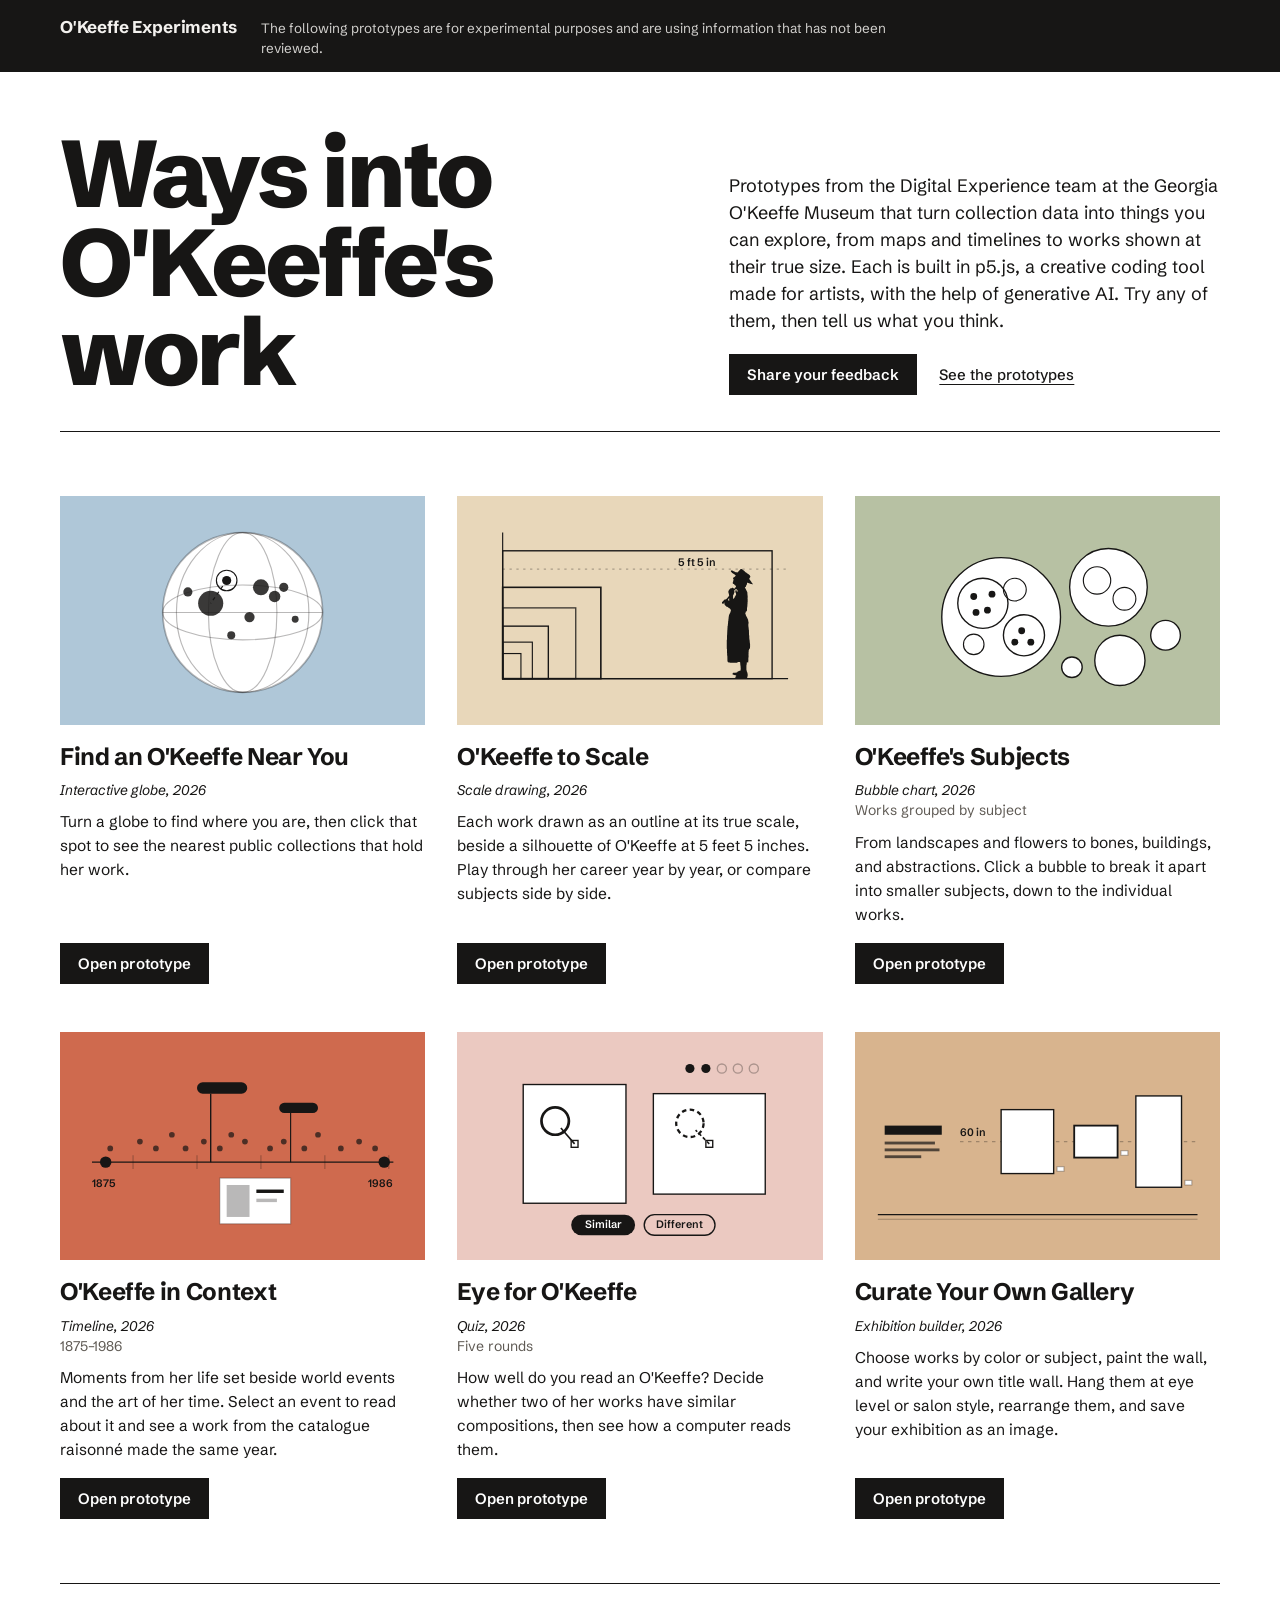
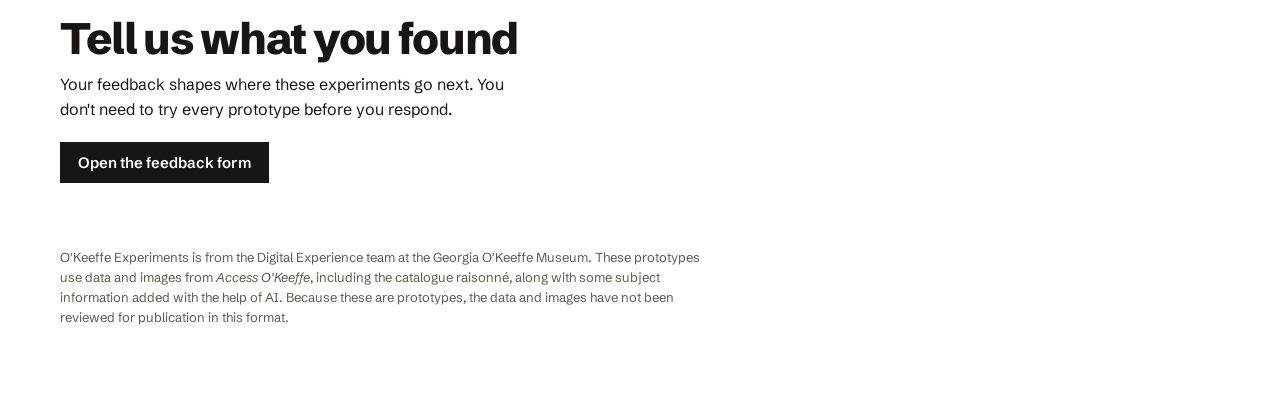
==== commit 314de7ee: "Fixes bad gallery link" ====
--- a/landing-page/index.html
+++ b/landing-page/index.html
@@ -161,7 +161,7 @@
       </a>
       <div class="label">
         <h3><a href="https://ok-near-me-prototype.netlify.app/" target="_blank" rel="noopener">Find an O'Keeffe Near You</a></h3>
-        <p class="tomb"><span>Interactive globe, 2026</span><span>137 public collections in nine countries and territories</span><span>1,507 works</span></p>
+        <p class="tomb"><span>Interactive globe, 2026</span></p>
         <p class="desc">Turn a globe to find where you are, then click that spot to see the nearest public collections that hold her work.</p>
         <div class="acts">
           <a class="btn" href="https://ok-near-me-prototype.netlify.app/" target="_blank" rel="noopener">Open prototype</a>
@@ -186,8 +186,8 @@
       </a>
       <div class="label">
         <h3><a href="https://ok-scale-prototype.netlify.app/" target="_blank" rel="noopener">O'Keeffe to Scale</a></h3>
-        <p class="tomb"><span>Scale drawing, 2026</span><span>Every dated painting, watercolor, pastel, and drawing in the catalogue raisonné</span><span>2,024 works</span></p>
-        <p class="desc">Each work drawn as an outline at its true size, beside a silhouette of O'Keeffe at 5 feet 5 inches. Play through her career year by year, or compare subjects side by side.</p>
+        <p class="tomb"><span>Scale drawing, 2026</span></p>
+        <p class="desc">Each work drawn as an outline at its true scale, beside a silhouette of O'Keeffe at 5 feet 5 inches. Play through her career year by year, or compare subjects side by side.</p>
         <div class="acts">
           <a class="btn" href="https://ok-scale-prototype.netlify.app/" target="_blank" rel="noopener">Open prototype</a>
         </div>
@@ -283,7 +283,7 @@
       </div>
     </article>
     <article class="work wide">
-      <a class="field f-adobe" href="https://ok-curate-prototype.netlify.app/" target="_blank" rel="noopener" tabindex="-1" aria-hidden="true">
+      <a class="field f-adobe" href="https://ok-gallery-prototype.netlify.app/" target="_blank" rel="noopener" tabindex="-1" aria-hidden="true">
         <svg viewBox="0 0 320 180" aria-hidden="true" focusable="false">
           <line x1="20" y1="150" x2="300" y2="150" class="s-ink3" stroke-width="1.2"/>
           <line x1="20" y1="154" x2="300" y2="154" class="s-rule"/>
@@ -304,11 +304,11 @@
         </svg>
       </a>
       <div class="label">
-        <h3><a href="https://ok-curate-prototype.netlify.app/" target="_blank" rel="noopener">Curate Your Own Gallery</a></h3>
-        <p class="tomb"><span>Exhibition builder, 2026</span><span>1,251 works to choose from</span><span>Hung at their true size</span></p>
+        <h3><a href="https://ok-gallery-prototype.netlify.app/" target="_blank" rel="noopener">Curate Your Own Gallery</a></h3>
+        <p class="tomb"><span>Exhibition builder, 2026</span></p>
         <p class="desc">Choose works by color or subject, paint the wall, and write your own title wall. Hang them at eye level or salon style, rearrange them, and save your exhibition as an image.</p>
         <div class="acts">
-          <a class="btn" href="https://ok-curate-prototype.netlify.app/" target="_blank" rel="noopener">Open prototype</a>
+          <a class="btn" href="https://ok-gallery-prototype.netlify.app/" target="_blank" rel="noopener">Open prototype</a>
         </div>
       </div>
     </article>
@@ -320,12 +320,7 @@
       <p>Your feedback shapes where these experiments go next. You don't need to try every prototype before you respond.</p>
       <a class="btn" href="https://docs.google.com/forms/d/e/1FAIpQLSdsjmbq0M56niYfdl4N5c52cS8dOA0HCDvSLCFJTwfPspdQbg/viewform?usp=publish-editor" target="_blank" rel="noopener">Open the feedback form</a>
     </div>
-    <ul class="asks" aria-label="Things we'd love to hear about">
-      <li>Which prototype you spent the most time with, and why</li>
-      <li>Anything that was confusing, slow, or didn't work on your device</li>
-      <li>Something you learned about O'Keeffe or her work that surprised you</li>
-      <li>What you'd want to see next, or how you might use one of these</li>
-    </ul>
+
   </section>
 
   <p class="fine">O'Keeffe Experiments is from the Digital Experience team at the Georgia O'Keeffe Museum. These prototypes use data and images from <em>Access O'Keeffe</em>, including the catalogue raisonné, along with some subject information added with the help of AI. Because these are prototypes, the data and images have not been reviewed for publication in this format.</p>
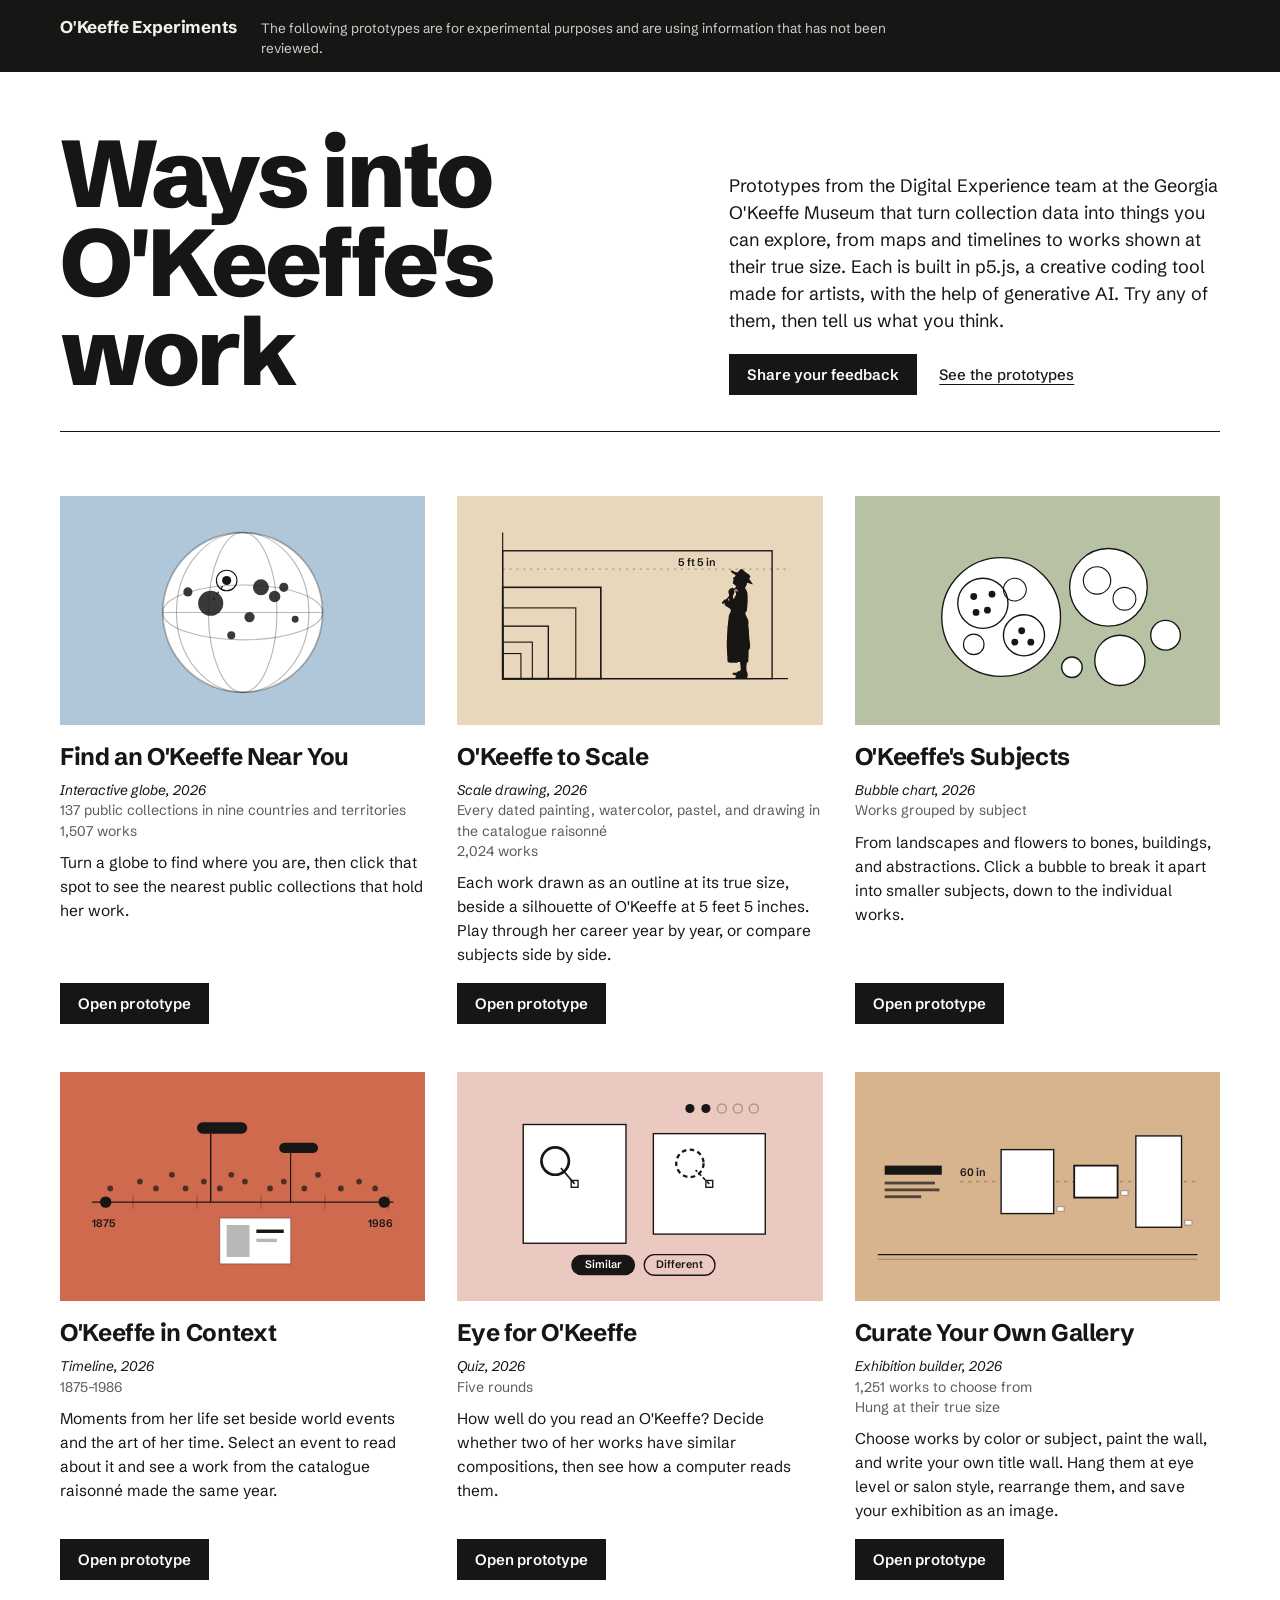
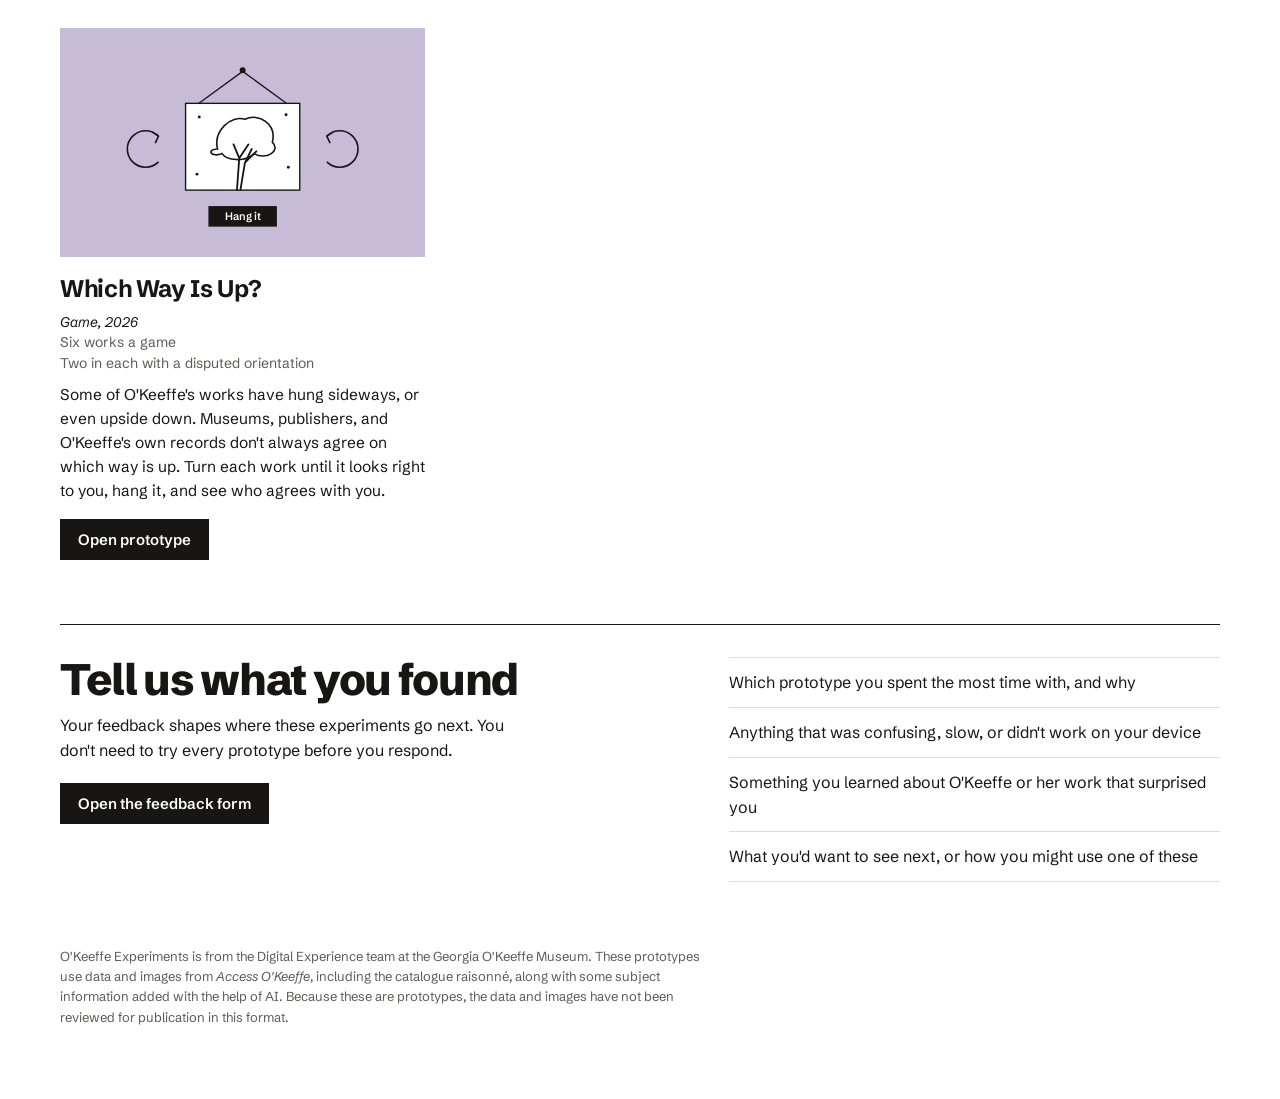
==== commit 1fa16f4e: "Adds Which way up?" ====
--- a/landing-page/index.html
+++ b/landing-page/index.html
@@ -2,11 +2,11 @@
 <html lang="en">
 <head>
 <meta charset="utf-8">
-<meta name="viewport" content="width=device-width,initial-scale=1,viewport-fit=cover">
-<style>html,body{margin:0;padding:0}</style>
+<meta name="viewport" content="width=device-width, initial-scale=1">
 <title>O'Keeffe Experiments</title>
 <link rel="stylesheet" href="https://fonts.googleapis.com/css2?family=Schibsted+Grotesk:ital,wght@0,400;0,500;0,600;0,700;0,800;1,400&display=swap">
 <style>
+html, body { margin: 0; }
 /* Layout: a gallery wall. Each prototype hangs as a flat color field with a museum wall label beneath it (title, medium line, extent). Three across, then two. */
 :root {
   --bg: #FFFFFF;
@@ -24,20 +24,21 @@
   --hill: #CF6A4E;
   --petal: #EBC9C1;
   --adobe: #D8B48E;
+  --iris: #C7BCD8;
   --sans: "Schibsted Grotesk", "Helvetica Neue", Helvetica, Arial, sans-serif;
 }
 @media (prefers-color-scheme: dark) {
   :root:not([data-theme="light"]) {
     --bg: #141312; --fg: #EFEDEA; --muted: #A9A39C; --line: #2F2C29;
     --btn: #EFEDEA; --btn-fg: #141312; --band: #0A0A09; --band-fg: #F3F1EE;
-    --sky: #93AFC3; --bone: #D6C3A3; --sage: #9FAA8B; --hill: #C25E43; --petal: #D9B3AA; --adobe: #C49E78;
+    --sky: #93AFC3; --bone: #D6C3A3; --sage: #9FAA8B; --hill: #C25E43; --petal: #D9B3AA; --adobe: #C49E78; --iris: #ABA0C0;
     color-scheme: dark;
   }
 }
 :root[data-theme="dark"] {
   --bg: #141312; --fg: #EFEDEA; --muted: #A9A39C; --line: #2F2C29;
   --btn: #EFEDEA; --btn-fg: #141312; --band: #0A0A09; --band-fg: #F3F1EE;
-  --sky: #93AFC3; --bone: #D6C3A3; --sage: #9FAA8B; --hill: #C25E43; --petal: #D9B3AA; --adobe: #C49E78;
+  --sky: #93AFC3; --bone: #D6C3A3; --sage: #9FAA8B; --hill: #C25E43; --petal: #D9B3AA; --adobe: #C49E78; --iris: #ABA0C0;
   color-scheme: dark;
 }
 
@@ -83,6 +84,7 @@
 .field svg { display: block; width: 100%; height: 100%; }
 .f-sky { background: var(--sky); } .f-bone { background: var(--bone); } .f-sage { background: var(--sage); }
 .f-hill { background: var(--hill); } .f-petal { background: var(--petal); } .f-adobe { background: var(--adobe); }
+.f-iris { background: var(--iris); }
 
 .label { display: grid; grid-template-rows: auto auto 1fr auto; gap: 10px; min-width: 0; }
 .label .acts { align-self: end; }
@@ -98,9 +100,12 @@
 .s-rule{stroke:var(--rule)} .s-ink3{stroke:var(--ink3)} .s-ink2{stroke:var(--ink2)} .s-g{stroke:var(--g)}
 .f-paper{fill:var(--paper)} .f-g{fill:var(--g)} .f-ink2{fill:var(--ink2)} .f-ink3{fill:var(--ink3)} .f-rule{fill:var(--rule)} .f-none{fill:none}
 .t-mono{font-family:var(--sans);font-size:9.5px;font-weight:600;fill:var(--ink3)} .t-on{fill:var(--g-ink)}
+.field svg .turn { transform-box: fill-box; transform-origin: center; }
 @media (prefers-reduced-motion: no-preference) {
   .work .field svg .spin { transition: transform .9s ease; }
   .work:hover .field svg .spin { transform: translateX(-14px); }
+  .work .field svg .turn { transition: transform 1.1s ease; }
+  .work:hover .field svg .turn { transform: rotate(180deg); }
 }
 
 /* Feedback */
@@ -113,9 +118,9 @@
 
 .fine { margin: 0; font-size: 13px; color: var(--muted); max-width: 80ch; }
 </style>
-
 </head>
 <body>
+
 <div class="lab" role="note" aria-label="About these prototypes">
   <div class="lab-in">
     <div class="lab-brand">O'Keeffe Experiments</div>
@@ -161,7 +166,7 @@
       </a>
       <div class="label">
         <h3><a href="https://ok-near-me-prototype.netlify.app/" target="_blank" rel="noopener">Find an O'Keeffe Near You</a></h3>
-        <p class="tomb"><span>Interactive globe, 2026</span></p>
+        <p class="tomb"><span>Interactive globe, 2026</span><span>137 public collections in nine countries and territories</span><span>1,507 works</span></p>
         <p class="desc">Turn a globe to find where you are, then click that spot to see the nearest public collections that hold her work.</p>
         <div class="acts">
           <a class="btn" href="https://ok-near-me-prototype.netlify.app/" target="_blank" rel="noopener">Open prototype</a>
@@ -186,8 +191,8 @@
       </a>
       <div class="label">
         <h3><a href="https://ok-scale-prototype.netlify.app/" target="_blank" rel="noopener">O'Keeffe to Scale</a></h3>
-        <p class="tomb"><span>Scale drawing, 2026</span></p>
-        <p class="desc">Each work drawn as an outline at its true scale, beside a silhouette of O'Keeffe at 5 feet 5 inches. Play through her career year by year, or compare subjects side by side.</p>
+        <p class="tomb"><span>Scale drawing, 2026</span><span>Every dated painting, watercolor, pastel, and drawing in the catalogue raisonné</span><span>2,024 works</span></p>
+        <p class="desc">Each work drawn as an outline at its true size, beside a silhouette of O'Keeffe at 5 feet 5 inches. Play through her career year by year, or compare subjects side by side.</p>
         <div class="acts">
           <a class="btn" href="https://ok-scale-prototype.netlify.app/" target="_blank" rel="noopener">Open prototype</a>
         </div>
@@ -305,10 +310,43 @@
       </a>
       <div class="label">
         <h3><a href="https://ok-gallery-prototype.netlify.app/" target="_blank" rel="noopener">Curate Your Own Gallery</a></h3>
-        <p class="tomb"><span>Exhibition builder, 2026</span></p>
+        <p class="tomb"><span>Exhibition builder, 2026</span><span>1,251 works to choose from</span><span>Hung at their true size</span></p>
         <p class="desc">Choose works by color or subject, paint the wall, and write your own title wall. Hang them at eye level or salon style, rearrange them, and save your exhibition as an image.</p>
         <div class="acts">
           <a class="btn" href="https://ok-gallery-prototype.netlify.app/" target="_blank" rel="noopener">Open prototype</a>
+        </div>
+      </div>
+    </article>
+    <article class="work wide">
+      <a class="field f-iris" href="https://ok-which-way-up-prototype.netlify.app/" target="_blank" rel="noopener" tabindex="-1" aria-hidden="true">
+        <svg viewBox="0 0 320 180" aria-hidden="true" focusable="false">
+          <!-- nail and hanging wire -->
+          <line x1="160" y1="28" x2="116" y2="60" class="s-ink3" stroke-width="1.1"/>
+          <line x1="160" y1="28" x2="204" y2="60" class="s-ink3" stroke-width="1.1"/>
+          <circle cx="160" cy="27" r="2.6" class="f-ink2"/>
+          <!-- the work: a tree that turns upside down on hover -->
+          <g class="turn">
+            <rect x="110" y="56" width="100" height="76" class="f-paper s-ink3" stroke-width="1.2"/>
+            <path d="M155 132 L157 104 L152 92 M157 104 L165 92 M158 132 L162 108 L172 98 M162 108 L168 96" class="f-none s-g" stroke-width="1.6" stroke-linecap="round" stroke-linejoin="round"/>
+            <path d="M138 96 C134 80 150 66 162 70 C174 64 190 74 186 90 C194 98 180 106 170 100 C162 108 146 106 142 100 C132 104 128 96 138 96 Z" class="f-none s-g" stroke-width="1.4"/>
+            <g class="f-ink3"><circle cx="122" cy="68" r="1.3"/><circle cx="198" cy="66" r="1.3"/><circle cx="200" cy="112" r="1.3"/><circle cx="120" cy="118" r="1.3"/></g>
+          </g>
+          <!-- turn left / turn right -->
+          <path d="M86.3 84.7 A16 16 0 1 0 86.3 107.3" class="f-none s-ink2" stroke-width="1.4"/>
+          <polyline points="80.5,81 86.3,84.7 83.4,90.9" class="f-none s-ink2" stroke-width="1.4" stroke-linejoin="round"/>
+          <path d="M233.7 84.7 A16 16 0 1 1 233.7 107.3" class="f-none s-ink2" stroke-width="1.4"/>
+          <polyline points="239.5,81 233.7,84.7 236.6,90.9" class="f-none s-ink2" stroke-width="1.4" stroke-linejoin="round"/>
+          <!-- Hang it -->
+          <rect x="130" y="146" width="60" height="18" class="f-g"/>
+          <text x="160" y="158" class="t-mono t-on" text-anchor="middle">Hang it</text>
+        </svg>
+      </a>
+      <div class="label">
+        <h3><a href="https://ok-which-way-up-prototype.netlify.app/" target="_blank" rel="noopener">Which Way Is Up?</a></h3>
+        <p class="tomb"><span>Game, 2026</span><span>Six works a game</span><span>Two in each with a disputed orientation</span></p>
+        <p class="desc">Some of O'Keeffe's works have hung sideways, or even upside down. Museums, publishers, and O'Keeffe's own records don't always agree on which way is up. Turn each work until it looks right to you, hang it, and see who agrees with you.</p>
+        <div class="acts">
+          <a class="btn" href="https://ok-which-way-up-prototype.netlify.app/" target="_blank" rel="noopener">Open prototype</a>
         </div>
       </div>
     </article>
@@ -320,7 +358,12 @@
       <p>Your feedback shapes where these experiments go next. You don't need to try every prototype before you respond.</p>
       <a class="btn" href="https://docs.google.com/forms/d/e/1FAIpQLSdsjmbq0M56niYfdl4N5c52cS8dOA0HCDvSLCFJTwfPspdQbg/viewform?usp=publish-editor" target="_blank" rel="noopener">Open the feedback form</a>
     </div>
-
+    <ul class="asks" aria-label="Things we'd love to hear about">
+      <li>Which prototype you spent the most time with, and why</li>
+      <li>Anything that was confusing, slow, or didn't work on your device</li>
+      <li>Something you learned about O'Keeffe or her work that surprised you</li>
+      <li>What you'd want to see next, or how you might use one of these</li>
+    </ul>
   </section>
 
   <p class="fine">O'Keeffe Experiments is from the Digital Experience team at the Georgia O'Keeffe Museum. These prototypes use data and images from <em>Access O'Keeffe</em>, including the catalogue raisonné, along with some subject information added with the help of AI. Because these are prototypes, the data and images have not been reviewed for publication in this format.</p>
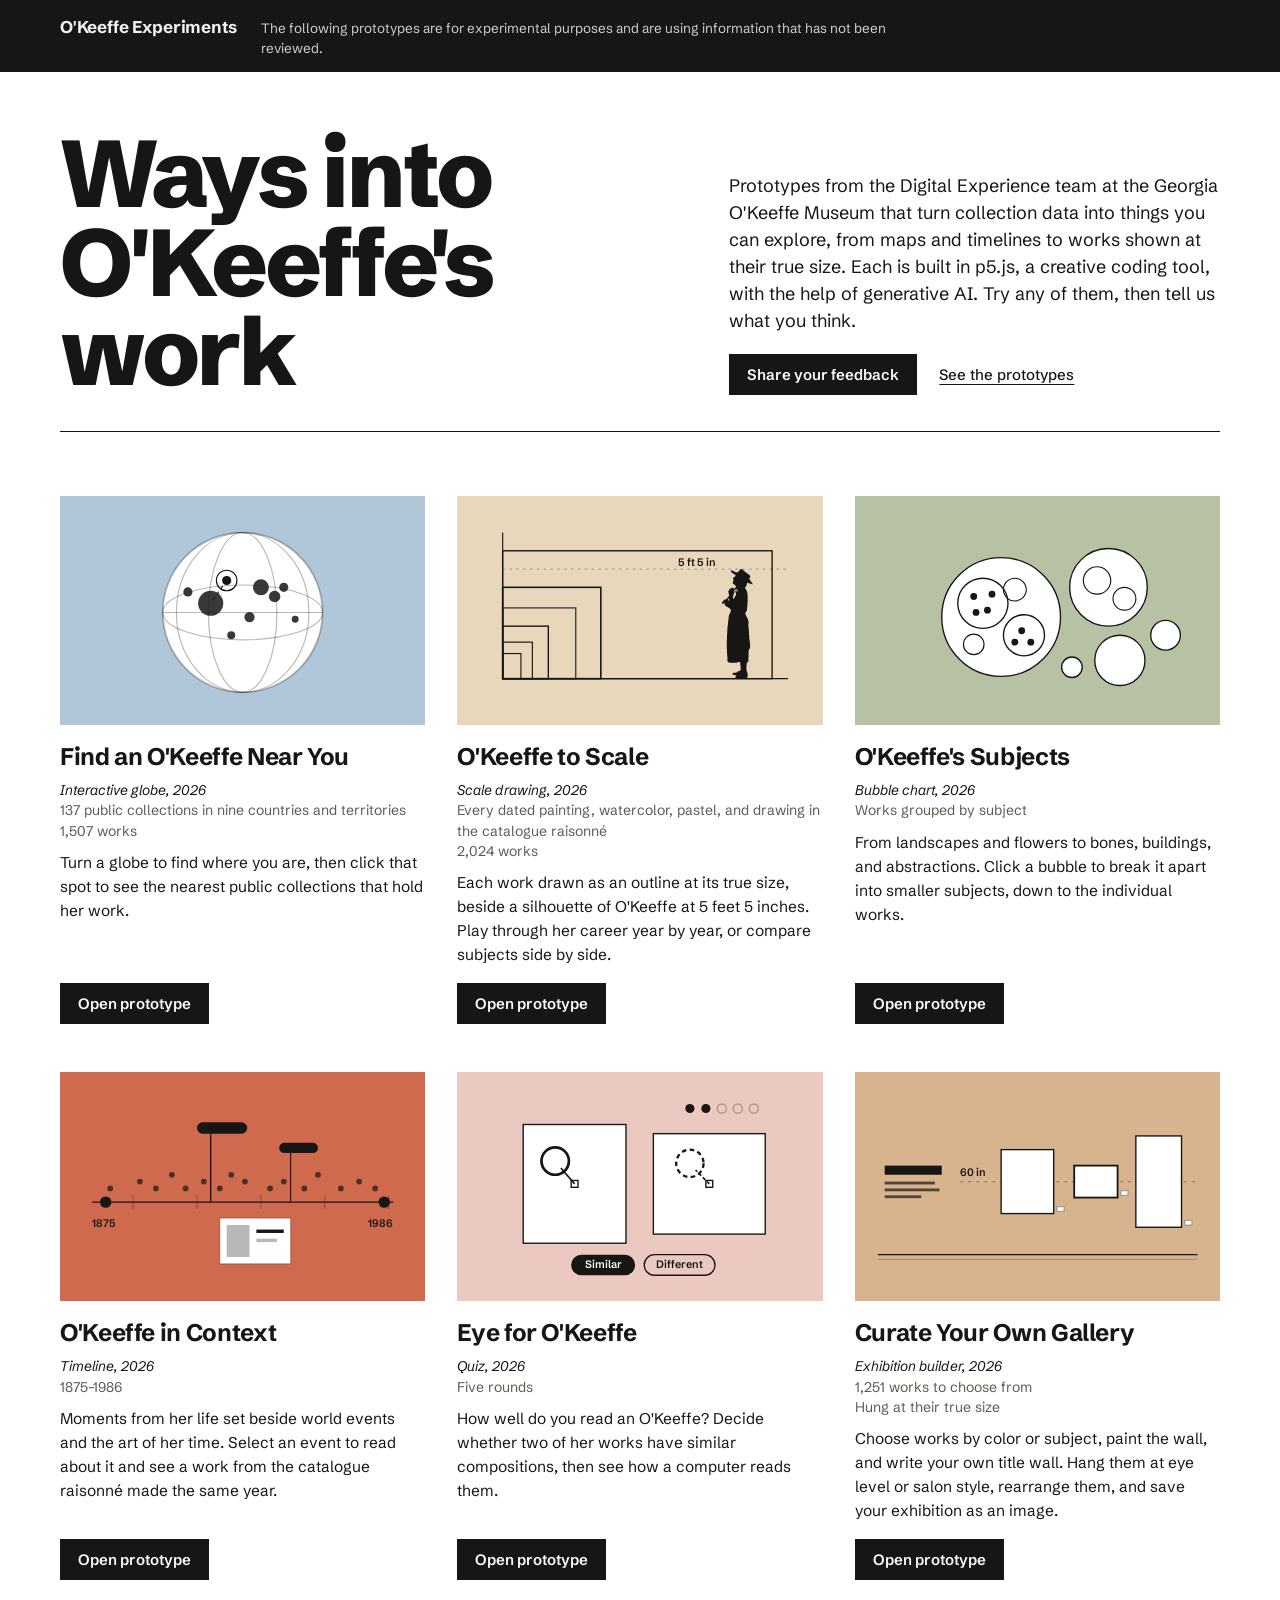
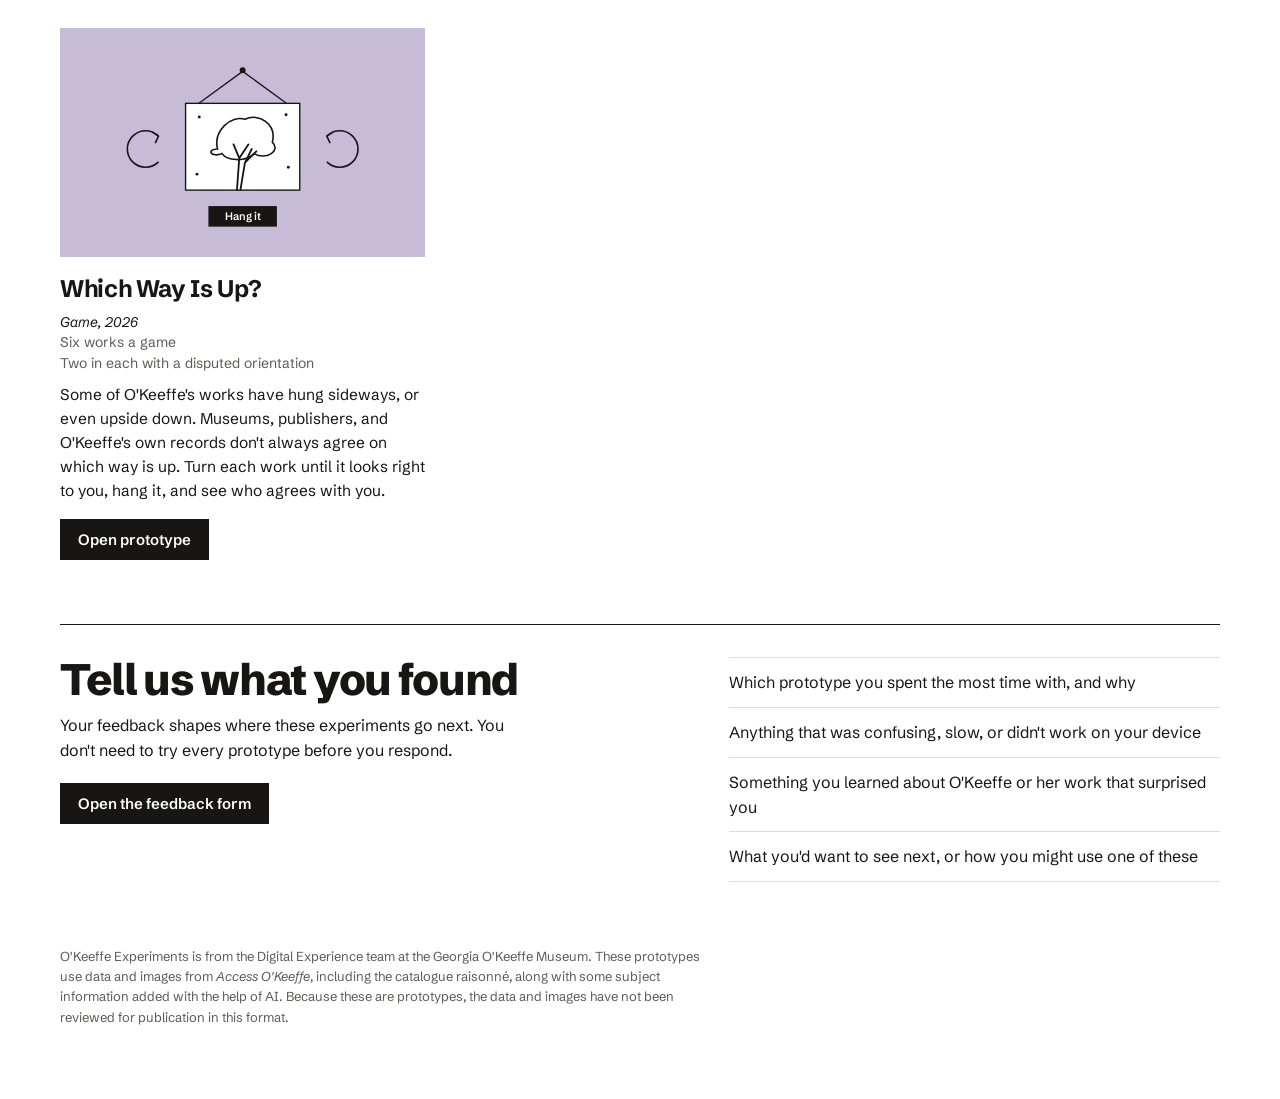
==== commit 97750b6a: "Updates index.html" ====
--- a/landing-page/index.html
+++ b/landing-page/index.html
@@ -132,7 +132,7 @@
   <section class="intro">
     <h1>Ways into O'Keeffe's work</h1>
     <div class="intro-side">
-      <p class="lede">Prototypes from the Digital Experience team at the Georgia O'Keeffe Museum that turn collection data into things you can explore, from maps and timelines to works shown at their true size. Each is built in p5.js, a creative coding tool made for artists, with the help of generative AI. Try any of them, then tell us what you think.</p>
+      <p class="lede">Prototypes from the Digital Experience team at the Georgia O'Keeffe Museum that turn collection data into things you can explore, from maps and timelines to works shown at their true size. Each is built in p5.js, a creative coding tool, with the help of generative AI. Try any of them, then tell us what you think.</p>
       <div class="acts">
         <a class="btn" href="https://docs.google.com/forms/d/e/1FAIpQLSdsjmbq0M56niYfdl4N5c52cS8dOA0HCDvSLCFJTwfPspdQbg/viewform?usp=publish-editor" target="_blank" rel="noopener">Share your feedback</a>
         <a class="link" href="#prototypes">See the prototypes</a>
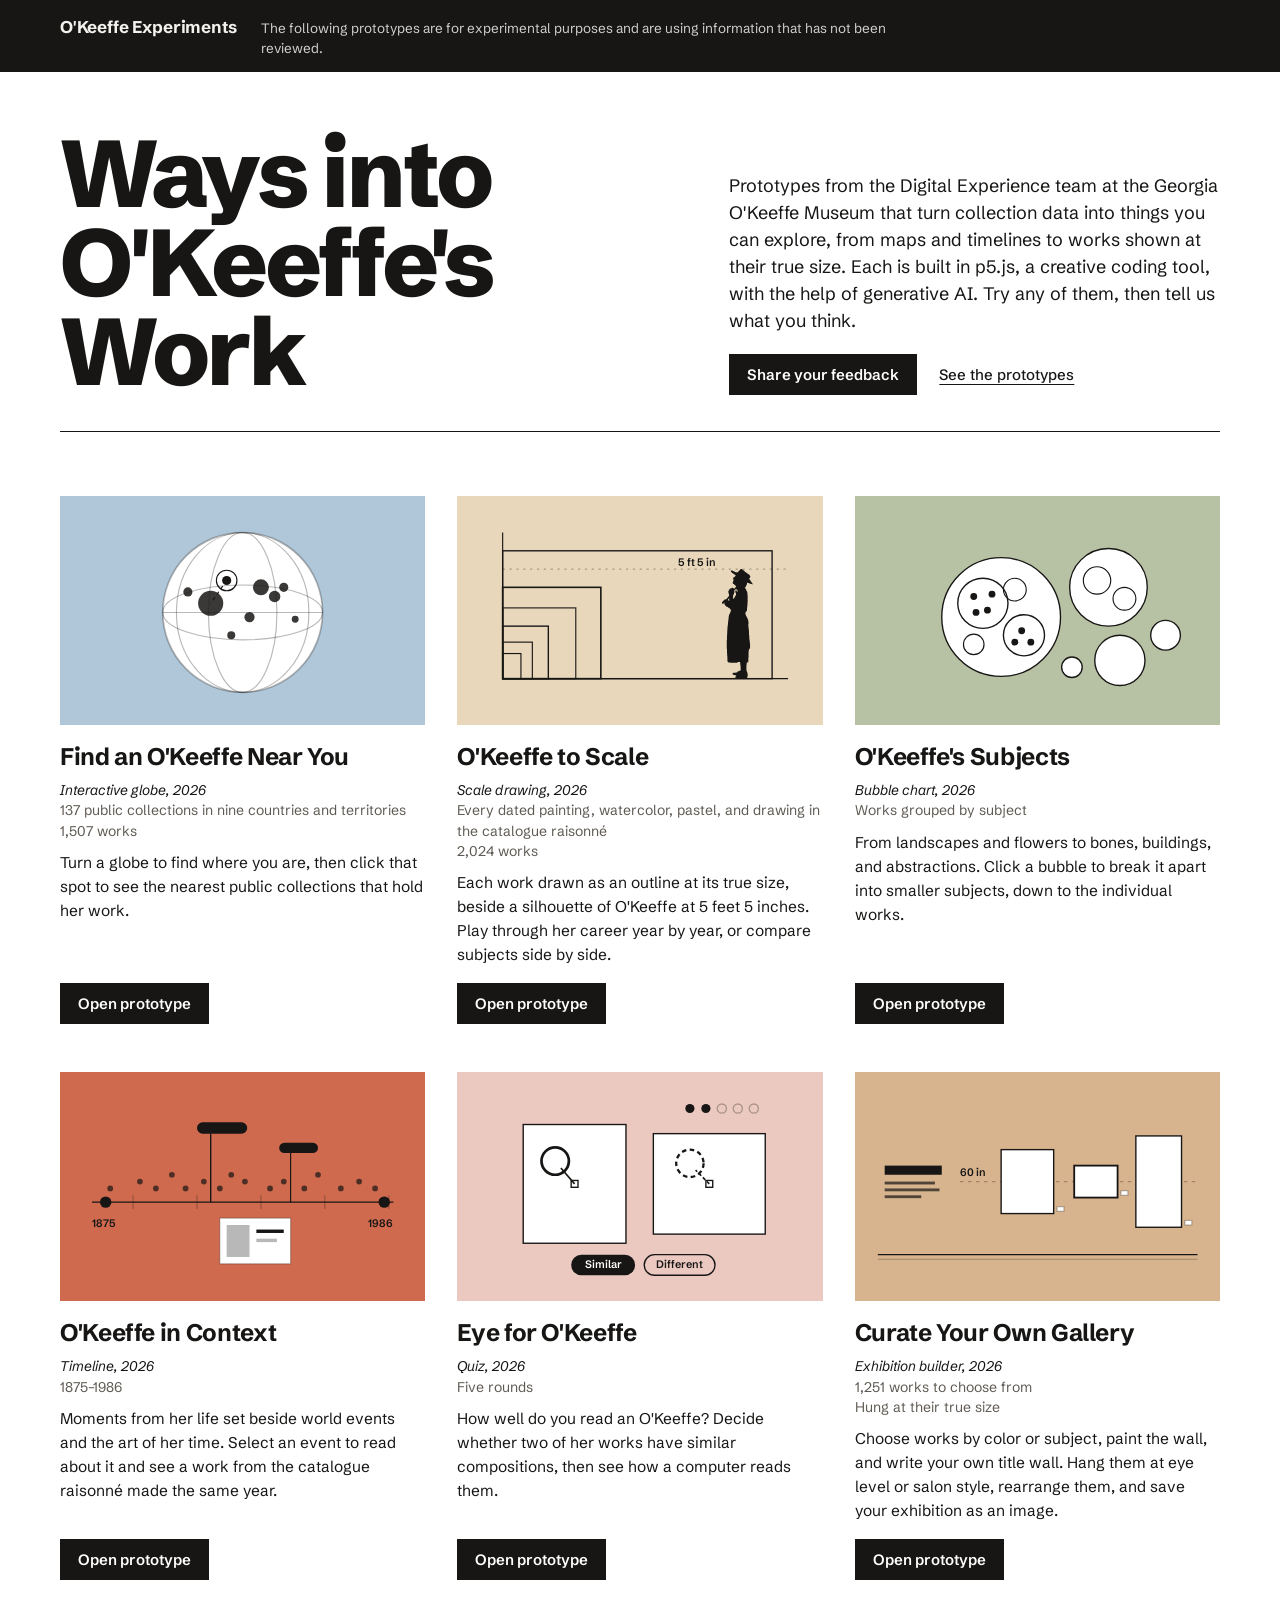
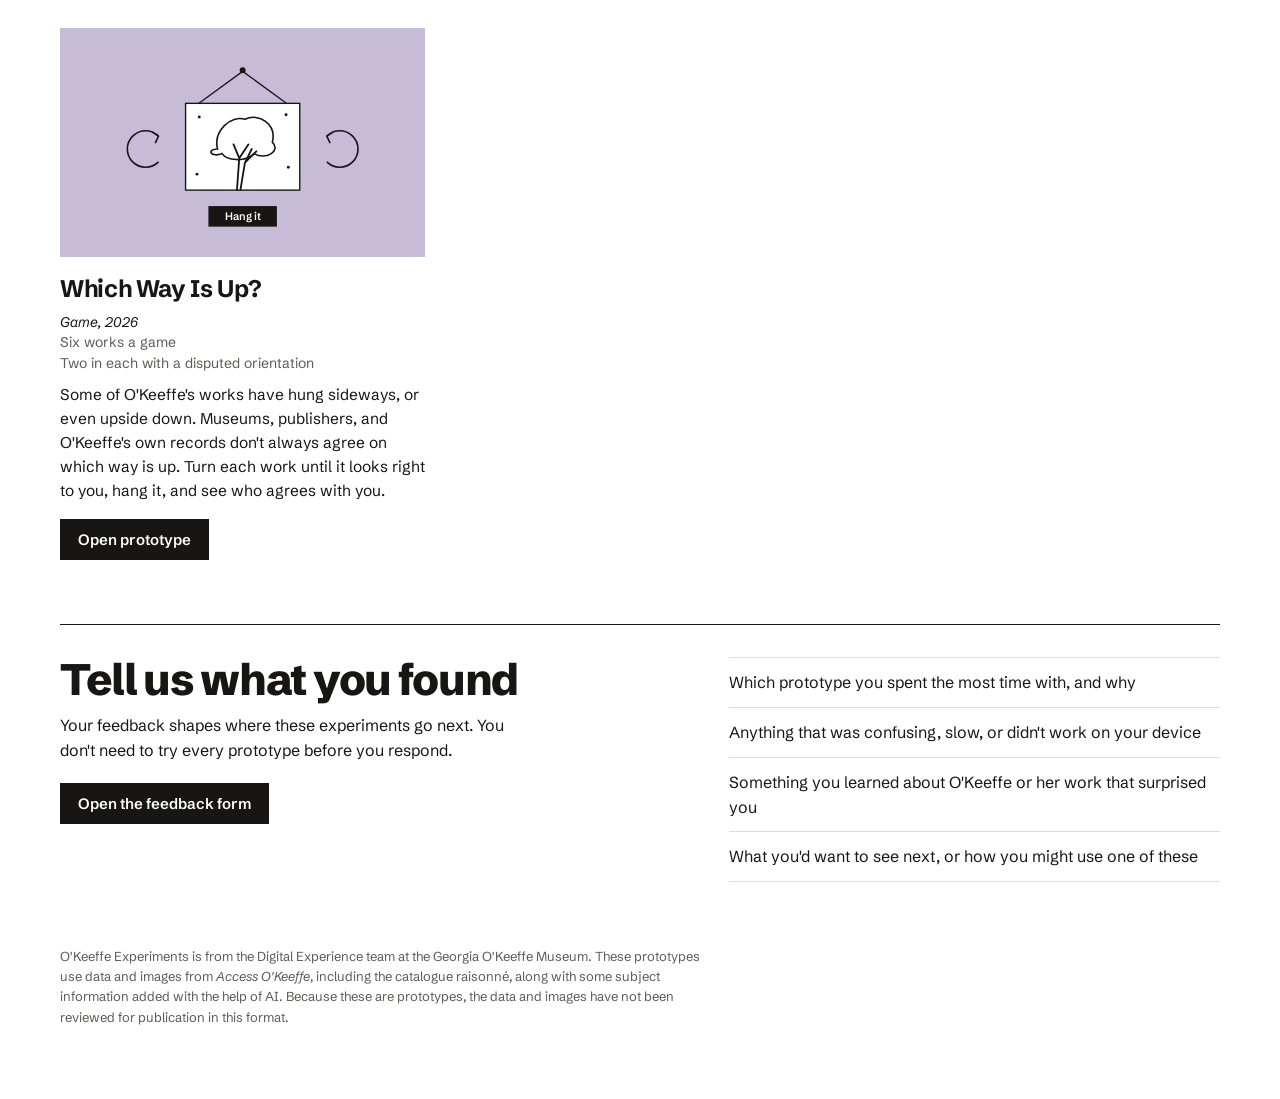
==== commit a83ec223: "Correct capitalization in section heading" ====
--- a/landing-page/index.html
+++ b/landing-page/index.html
@@ -130,7 +130,7 @@
 
 <main class="wrap">
   <section class="intro">
-    <h1>Ways into O'Keeffe's work</h1>
+    <h1>Ways into O'Keeffe's Work</h1>
     <div class="intro-side">
       <p class="lede">Prototypes from the Digital Experience team at the Georgia O'Keeffe Museum that turn collection data into things you can explore, from maps and timelines to works shown at their true size. Each is built in p5.js, a creative coding tool, with the help of generative AI. Try any of them, then tell us what you think.</p>
       <div class="acts">
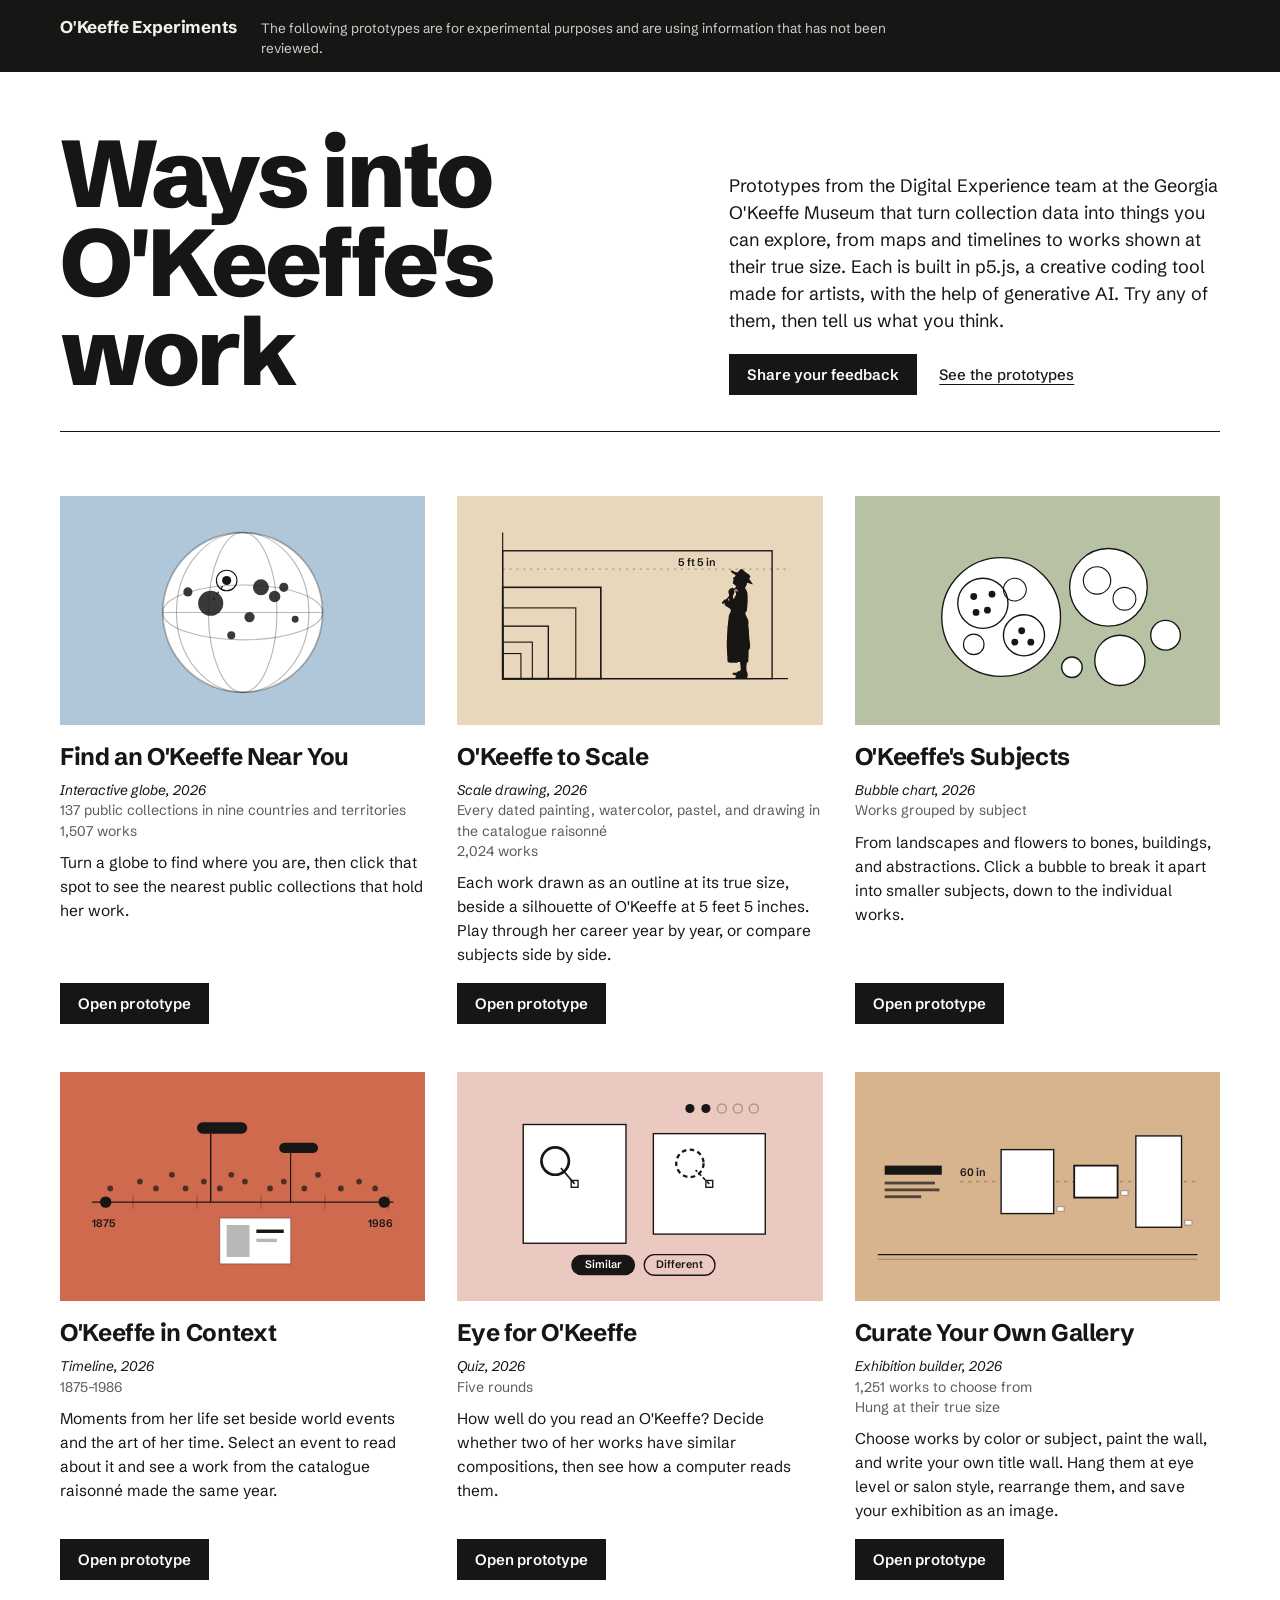
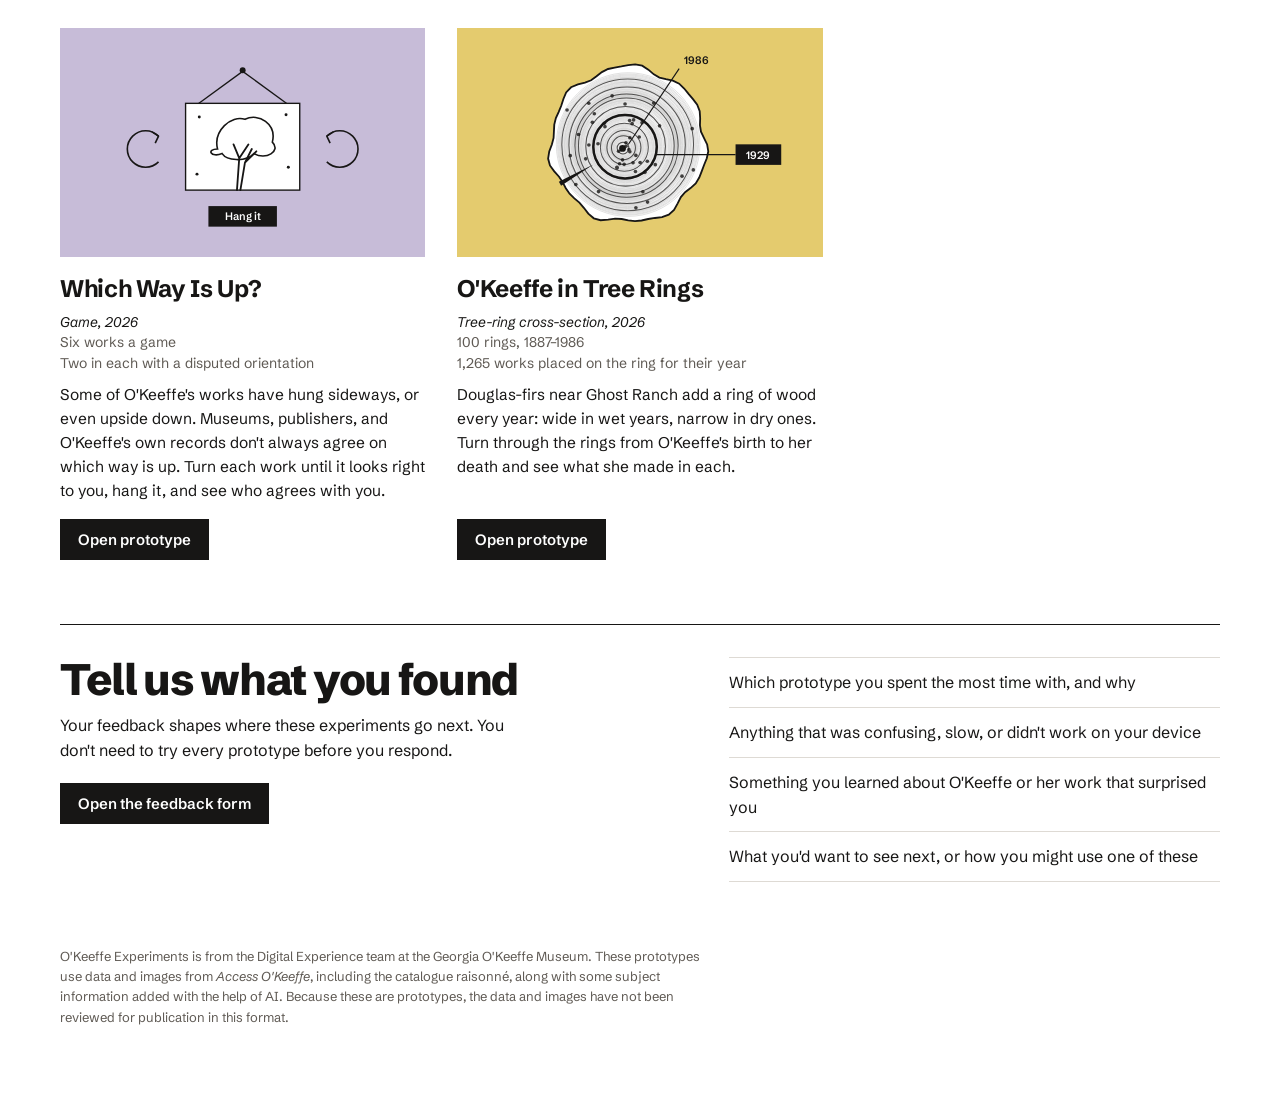
==== commit 74c185e6: "Adds tree rings to index" ====
--- a/landing-page/index.html
+++ b/landing-page/index.html
@@ -1,12 +1,10 @@
 <!doctype html>
-<html lang="en">
-<head>
-<meta charset="utf-8">
-<meta name="viewport" content="width=device-width, initial-scale=1">
+<html lang="en"><head><meta charset="utf-8"><meta name="viewport" content="width=device-width,initial-scale=1,viewport-fit=cover">
+<style>html,body{margin:0}</style>
+
 <title>O'Keeffe Experiments</title>
 <link rel="stylesheet" href="https://fonts.googleapis.com/css2?family=Schibsted+Grotesk:ital,wght@0,400;0,500;0,600;0,700;0,800;1,400&display=swap">
 <style>
-html, body { margin: 0; }
 /* Layout: a gallery wall. Each prototype hangs as a flat color field with a museum wall label beneath it (title, medium line, extent). Three across, then two. */
 :root {
   --bg: #FFFFFF;
@@ -25,20 +23,21 @@
   --petal: #EBC9C1;
   --adobe: #D8B48E;
   --iris: #C7BCD8;
+  --chamisa: #E4CB6E;
   --sans: "Schibsted Grotesk", "Helvetica Neue", Helvetica, Arial, sans-serif;
 }
 @media (prefers-color-scheme: dark) {
   :root:not([data-theme="light"]) {
     --bg: #141312; --fg: #EFEDEA; --muted: #A9A39C; --line: #2F2C29;
     --btn: #EFEDEA; --btn-fg: #141312; --band: #0A0A09; --band-fg: #F3F1EE;
-    --sky: #93AFC3; --bone: #D6C3A3; --sage: #9FAA8B; --hill: #C25E43; --petal: #D9B3AA; --adobe: #C49E78; --iris: #ABA0C0;
+    --sky: #93AFC3; --bone: #D6C3A3; --sage: #9FAA8B; --hill: #C25E43; --petal: #D9B3AA; --adobe: #C49E78; --iris: #ABA0C0; --chamisa: #CDB45A;
     color-scheme: dark;
   }
 }
 :root[data-theme="dark"] {
   --bg: #141312; --fg: #EFEDEA; --muted: #A9A39C; --line: #2F2C29;
   --btn: #EFEDEA; --btn-fg: #141312; --band: #0A0A09; --band-fg: #F3F1EE;
-  --sky: #93AFC3; --bone: #D6C3A3; --sage: #9FAA8B; --hill: #C25E43; --petal: #D9B3AA; --adobe: #C49E78; --iris: #ABA0C0;
+  --sky: #93AFC3; --bone: #D6C3A3; --sage: #9FAA8B; --hill: #C25E43; --petal: #D9B3AA; --adobe: #C49E78; --iris: #ABA0C0; --chamisa: #CDB45A;
   color-scheme: dark;
 }
 
@@ -84,7 +83,7 @@
 .field svg { display: block; width: 100%; height: 100%; }
 .f-sky { background: var(--sky); } .f-bone { background: var(--bone); } .f-sage { background: var(--sage); }
 .f-hill { background: var(--hill); } .f-petal { background: var(--petal); } .f-adobe { background: var(--adobe); }
-.f-iris { background: var(--iris); }
+.f-iris { background: var(--iris); } .f-chamisa { background: var(--chamisa); }
 
 .label { display: grid; grid-template-rows: auto auto 1fr auto; gap: 10px; min-width: 0; }
 .label .acts { align-self: end; }
@@ -100,12 +99,14 @@
 .s-rule{stroke:var(--rule)} .s-ink3{stroke:var(--ink3)} .s-ink2{stroke:var(--ink2)} .s-g{stroke:var(--g)}
 .f-paper{fill:var(--paper)} .f-g{fill:var(--g)} .f-ink2{fill:var(--ink2)} .f-ink3{fill:var(--ink3)} .f-rule{fill:var(--rule)} .f-none{fill:none}
 .t-mono{font-family:var(--sans);font-size:9.5px;font-weight:600;fill:var(--ink3)} .t-on{fill:var(--g-ink)}
-.field svg .turn { transform-box: fill-box; transform-origin: center; }
+.field svg .turn, .field svg .roll { transform-box: fill-box; transform-origin: center; }
 @media (prefers-reduced-motion: no-preference) {
   .work .field svg .spin { transition: transform .9s ease; }
   .work:hover .field svg .spin { transform: translateX(-14px); }
   .work .field svg .turn { transition: transform 1.1s ease; }
   .work:hover .field svg .turn { transform: rotate(180deg); }
+  .work .field svg .roll { transition: transform 1.4s ease; }
+  .work:hover .field svg .roll { transform: rotate(-50deg); }
 }
 
 /* Feedback */
@@ -118,9 +119,8 @@
 
 .fine { margin: 0; font-size: 13px; color: var(--muted); max-width: 80ch; }
 </style>
-</head>
-<body>
-
+
+</head><body>
 <div class="lab" role="note" aria-label="About these prototypes">
   <div class="lab-in">
     <div class="lab-brand">O'Keeffe Experiments</div>
@@ -130,9 +130,9 @@
 
 <main class="wrap">
   <section class="intro">
-    <h1>Ways into O'Keeffe's Work</h1>
+    <h1>Ways into O'Keeffe's work</h1>
     <div class="intro-side">
-      <p class="lede">Prototypes from the Digital Experience team at the Georgia O'Keeffe Museum that turn collection data into things you can explore, from maps and timelines to works shown at their true size. Each is built in p5.js, a creative coding tool, with the help of generative AI. Try any of them, then tell us what you think.</p>
+      <p class="lede">Prototypes from the Digital Experience team at the Georgia O'Keeffe Museum that turn collection data into things you can explore, from maps and timelines to works shown at their true size. Each is built in p5.js, a creative coding tool made for artists, with the help of generative AI. Try any of them, then tell us what you think.</p>
       <div class="acts">
         <a class="btn" href="https://docs.google.com/forms/d/e/1FAIpQLSdsjmbq0M56niYfdl4N5c52cS8dOA0HCDvSLCFJTwfPspdQbg/viewform?usp=publish-editor" target="_blank" rel="noopener">Share your feedback</a>
         <a class="link" href="#prototypes">See the prototypes</a>
@@ -350,6 +350,25 @@
         </div>
       </div>
     </article>
+    <article class="work wide">
+      <a class="field f-chamisa" href="https://ok-tree-rings-prototype.netlify.app/" target="_blank" rel="noopener" tabindex="-1" aria-hidden="true">
+        <svg viewBox="0 0 320 180" aria-hidden="true" focusable="false">
+          <g class="roll"><polygon points="219.1,92.0 220.1,98.1 218.8,104.1 216.5,109.8 214.4,115.4 212.2,121.0 209.1,126.1 204.6,130.2 199.8,133.8 196.1,138.1 193.3,143.6 190.1,149.3 185.5,153.5 179.6,155.6 173.4,156.4 167.5,157.3 161.7,158.6 155.9,159.2 150.0,158.5 144.3,157.3 138.5,157.0 132.4,157.9 125.8,158.4 119.8,156.7 115.0,152.6 111.1,147.5 107.2,143.0 102.8,139.2 98.6,135.1 95.3,130.3 92.6,125.2 89.4,120.3 85.2,115.6 81.4,110.4 79.8,104.4 80.8,98.1 83.1,92.0 84.6,86.3 84.9,80.5 85.2,74.6 86.6,68.9 89.0,63.6 91.3,58.1 93.2,52.2 95.6,46.4 99.9,41.9 105.9,39.4 112.1,37.9 117.5,35.8 122.2,32.3 126.9,28.6 132.3,25.9 138.1,24.7 144.0,23.7 150.0,22.5 156.1,21.8 162.2,23.0 167.6,26.5 172.4,30.6 177.3,33.4 183.0,34.8 189.1,36.1 194.6,38.8 199.0,43.0 202.8,47.7 206.7,52.3 210.4,57.2 212.6,62.8 213.0,69.1 212.8,75.2 213.7,80.8 216.3,86.2" class="f-paper s-ink3" stroke-width="1.6"/><g class="f-none s-ink3" stroke-width=".5" opacity=".22"><circle cx="145.3" cy="95.3" r="3.5"/><circle cx="145.3" cy="95.3" r="4.4"/><circle cx="145.4" cy="95.2" r="5.1"/><circle cx="145.4" cy="95.2" r="5.6"/><circle cx="145.5" cy="95.2" r="6.3"/><circle cx="145.6" cy="95.1" r="7.1"/><circle cx="145.6" cy="95.1" r="7.6"/><circle cx="145.6" cy="95.1" r="8.1"/><circle cx="145.7" cy="95.0" r="8.8"/><circle cx="145.7" cy="95.0" r="9.0"/><circle cx="145.8" cy="95.0" r="9.8"/><circle cx="145.8" cy="94.9" r="10.4"/><circle cx="145.8" cy="94.9" r="10.5"/><circle cx="145.8" cy="94.9" r="10.7"/><circle cx="145.9" cy="94.9" r="11.1"/><circle cx="145.9" cy="94.9" r="11.2"/><circle cx="145.9" cy="94.9" r="11.7"/><circle cx="145.9" cy="94.8" r="11.9"/><circle cx="146.0" cy="94.8" r="12.4"/><circle cx="146.0" cy="94.8" r="13.1"/><circle cx="146.1" cy="94.7" r="13.9"/><circle cx="146.1" cy="94.7" r="14.5"/><circle cx="146.2" cy="94.7" r="14.9"/><circle cx="146.2" cy="94.7" r="15.3"/><circle cx="146.2" cy="94.6" r="15.8"/><circle cx="146.3" cy="94.6" r="16.5"/><circle cx="146.3" cy="94.6" r="16.8"/><circle cx="146.4" cy="94.5" r="17.4"/><circle cx="146.4" cy="94.5" r="18.3"/><circle cx="146.5" cy="94.5" r="19.0"/><circle cx="146.5" cy="94.4" r="19.6"/><circle cx="146.6" cy="94.4" r="20.1"/><circle cx="146.6" cy="94.4" r="21.0"/><circle cx="146.7" cy="94.3" r="22.3"/><circle cx="146.8" cy="94.2" r="23.1"/><circle cx="146.9" cy="94.2" r="23.9"/><circle cx="146.9" cy="94.2" r="24.5"/><circle cx="147.0" cy="94.1" r="25.2"/><circle cx="147.0" cy="94.1" r="25.6"/><circle cx="147.1" cy="94.1" r="26.4"/><circle cx="147.1" cy="94.0" r="27.1"/><circle cx="147.2" cy="94.0" r="27.7"/><circle cx="147.2" cy="94.0" r="28.0"/><circle cx="147.2" cy="93.9" r="28.7"/><circle cx="147.3" cy="93.9" r="29.1"/><circle cx="147.3" cy="93.9" r="29.9"/><circle cx="147.4" cy="93.8" r="30.4"/><circle cx="147.4" cy="93.8" r="31.0"/><circle cx="147.5" cy="93.8" r="31.7"/><circle cx="147.5" cy="93.7" r="32.4"/><circle cx="147.6" cy="93.7" r="33.4"/><circle cx="147.7" cy="93.6" r="34.3"/><circle cx="147.7" cy="93.6" r="34.9"/><circle cx="147.8" cy="93.6" r="35.5"/><circle cx="147.8" cy="93.5" r="36.4"/><circle cx="147.9" cy="93.5" r="37.4"/><circle cx="148.0" cy="93.4" r="38.0"/><circle cx="148.0" cy="93.4" r="38.7"/><circle cx="148.1" cy="93.3" r="39.4"/><circle cx="148.1" cy="93.3" r="39.8"/><circle cx="148.2" cy="93.3" r="40.3"/><circle cx="148.2" cy="93.3" r="41.1"/><circle cx="148.3" cy="93.2" r="41.9"/><circle cx="148.3" cy="93.2" r="42.3"/><circle cx="148.3" cy="93.2" r="42.6"/><circle cx="148.4" cy="93.1" r="43.0"/><circle cx="148.4" cy="93.1" r="43.3"/><circle cx="148.4" cy="93.1" r="43.7"/><circle cx="148.4" cy="93.1" r="43.9"/><circle cx="148.4" cy="93.1" r="44.1"/><circle cx="148.5" cy="93.1" r="44.4"/><circle cx="148.5" cy="93.0" r="44.9"/><circle cx="148.5" cy="93.0" r="45.2"/><circle cx="148.6" cy="93.0" r="45.6"/><circle cx="148.6" cy="93.0" r="46.1"/><circle cx="148.6" cy="92.9" r="46.7"/><circle cx="148.7" cy="92.9" r="47.2"/><circle cx="148.7" cy="92.9" r="47.5"/><circle cx="148.8" cy="92.9" r="48.1"/><circle cx="148.8" cy="92.8" r="48.8"/><circle cx="148.9" cy="92.8" r="49.3"/><circle cx="148.9" cy="92.8" r="50.3"/><circle cx="149.0" cy="92.7" r="51.0"/><circle cx="149.0" cy="92.7" r="51.8"/><circle cx="149.1" cy="92.7" r="52.1"/><circle cx="149.1" cy="92.6" r="52.6"/><circle cx="149.2" cy="92.6" r="53.4"/><circle cx="149.2" cy="92.5" r="54.0"/><circle cx="149.3" cy="92.5" r="54.8"/><circle cx="149.3" cy="92.5" r="55.3"/><circle cx="149.4" cy="92.4" r="55.8"/><circle cx="149.4" cy="92.4" r="56.7"/><circle cx="149.5" cy="92.3" r="57.7"/><circle cx="149.6" cy="92.3" r="58.7"/><circle cx="149.6" cy="92.3" r="59.2"/><circle cx="149.7" cy="92.2" r="60.1"/><circle cx="149.8" cy="92.2" r="61.0"/><circle cx="149.8" cy="92.1" r="61.8"/><circle cx="149.9" cy="92.1" r="62.9"/></g><g class="f-none s-ink3" stroke-width=".9" opacity=".7"><circle cx="145.4" cy="95.2" r="5.1"/><circle cx="145.8" cy="94.9" r="10.5"/><circle cx="146.2" cy="94.7" r="14.9"/><circle cx="146.6" cy="94.4" r="21.0"/><circle cx="147.2" cy="94.0" r="28.0"/><circle cx="147.7" cy="93.6" r="34.9"/><circle cx="148.3" cy="93.2" r="41.9"/><circle cx="148.5" cy="93.0" r="45.2"/><circle cx="149.0" cy="92.7" r="51.0"/><circle cx="149.5" cy="92.3" r="57.7"/></g><circle cx="147.2" cy="94.0" r="27.8" class="f-none s-g" stroke-width="2.2"/><circle cx="145.0" cy="95.5" r="3" class="f-ink2"/><polygon points="91.2,128.2 89.2,124.6 119.5,109.5" class="f-ink2"/><g class="f-ink3" opacity=".8"><circle cx="140.2" cy="112.7" r="1.6"/><circle cx="104.1" cy="127.1" r="1.6"/><circle cx="156.7" cy="101.6" r="1.6"/><circle cx="141.5" cy="98.0" r="1.6"/><circle cx="154.7" cy="70.5" r="1.6"/><circle cx="207.0" cy="114.3" r="1.6"/><circle cx="106.4" cy="83.3" r="1.6"/><circle cx="151.2" cy="71.1" r="1.6"/><circle cx="145.0" cy="105.5" r="1.6"/><circle cx="148.0" cy="90.5" r="1.6"/><circle cx="153.4" cy="73.8" r="1.6"/><circle cx="154.2" cy="108.0" r="1.6"/><circle cx="129.6" cy="76.4" r="1.6"/><circle cx="206.0" cy="78.2" r="1.6"/><circle cx="173.7" cy="109.7" r="1.6"/><circle cx="124.0" cy="133.3" r="1.6"/><circle cx="115.5" cy="92.5" r="1.6"/><circle cx="146.4" cy="109.4" r="1.6"/><circle cx="166.7" cy="106.7" r="1.6"/><circle cx="172.3" cy="55.8" r="1.6"/><circle cx="148.0" cy="93.6" r="1.6"/><circle cx="135.9" cy="49.4" r="1.6"/><circle cx="162.1" cy="72.9" r="1.6"/><circle cx="162.8" cy="133.4" r="1.6"/><circle cx="118.6" cy="72.6" r="1.6"/><circle cx="112.7" cy="104.6" r="1.6"/><circle cx="140.1" cy="112.0" r="1.6"/><circle cx="151.4" cy="98.4" r="1.6"/><circle cx="120.3" cy="65.1" r="1.6"/><circle cx="123.5" cy="91.4" r="1.6"/><circle cx="99.2" cy="101.8" r="1.6"/><circle cx="164.6" cy="116.4" r="1.6"/><circle cx="166.9" cy="142.5" r="1.6"/><circle cx="177.4" cy="75.7" r="1.6"/><circle cx="115.4" cy="55.9" r="1.6"/><circle cx="156.3" cy="115.7" r="1.6"/><circle cx="147.2" cy="56.6" r="1.6"/><circle cx="129.0" cy="73.5" r="1.6"/><circle cx="159.6" cy="85.5" r="1.6"/><circle cx="151.4" cy="86.1" r="1.6"/><circle cx="156.7" cy="147.5" r="1.6"/><circle cx="96.4" cy="61.8" r="1.6"/><circle cx="160.4" cy="107.8" r="1.6"/><circle cx="142.4" cy="108.9" r="1.6"/><circle cx="150.6" cy="96.6" r="1.6"/><circle cx="197.1" cy="119.8" r="1.6"/></g></g>
+          <line x1="150.0" y1="92.0" x2="194.6" y2="25.6" class="s-ink2" stroke-width="1"/>
+          <text x="198.7" y="21.9" class="t-mono">1986</text>
+          <line x1="174.2" y1="100.9" x2="244" y2="100.9" class="s-g" stroke-width="1.2"/>
+          <rect x="244" y="91.9" width="40" height="18" class="f-g"/><text x="264" y="104.4" class="t-mono t-on" text-anchor="middle">1929</text>
+        </svg>
+      </a>
+      <div class="label">
+        <h3><a href="https://ok-tree-rings-prototype.netlify.app/" target="_blank" rel="noopener">O'Keeffe in Tree Rings</a></h3>
+        <p class="tomb"><span>Tree-ring cross-section, 2026</span><span>100 rings, 1887–1986</span><span>1,265 works placed on the ring for their year</span></p>
+        <p class="desc">Douglas-firs near Ghost Ranch add a ring of wood every year: wide in wet years, narrow in dry ones. Turn through the rings from O'Keeffe's birth to her death and see what she made in each.</p>
+        <div class="acts">
+          <a class="btn" href="https://ok-tree-rings-prototype.netlify.app/" target="_blank" rel="noopener">Open prototype</a>
+        </div>
+      </div>
+    </article>
   </section>
 
   <section class="feedback" aria-labelledby="fb-h">
@@ -368,6 +387,4 @@
 
   <p class="fine">O'Keeffe Experiments is from the Digital Experience team at the Georgia O'Keeffe Museum. These prototypes use data and images from <em>Access O'Keeffe</em>, including the catalogue raisonné, along with some subject information added with the help of AI. Because these are prototypes, the data and images have not been reviewed for publication in this format.</p>
 </main>
-
-</body>
-</html>
+</body></html>
